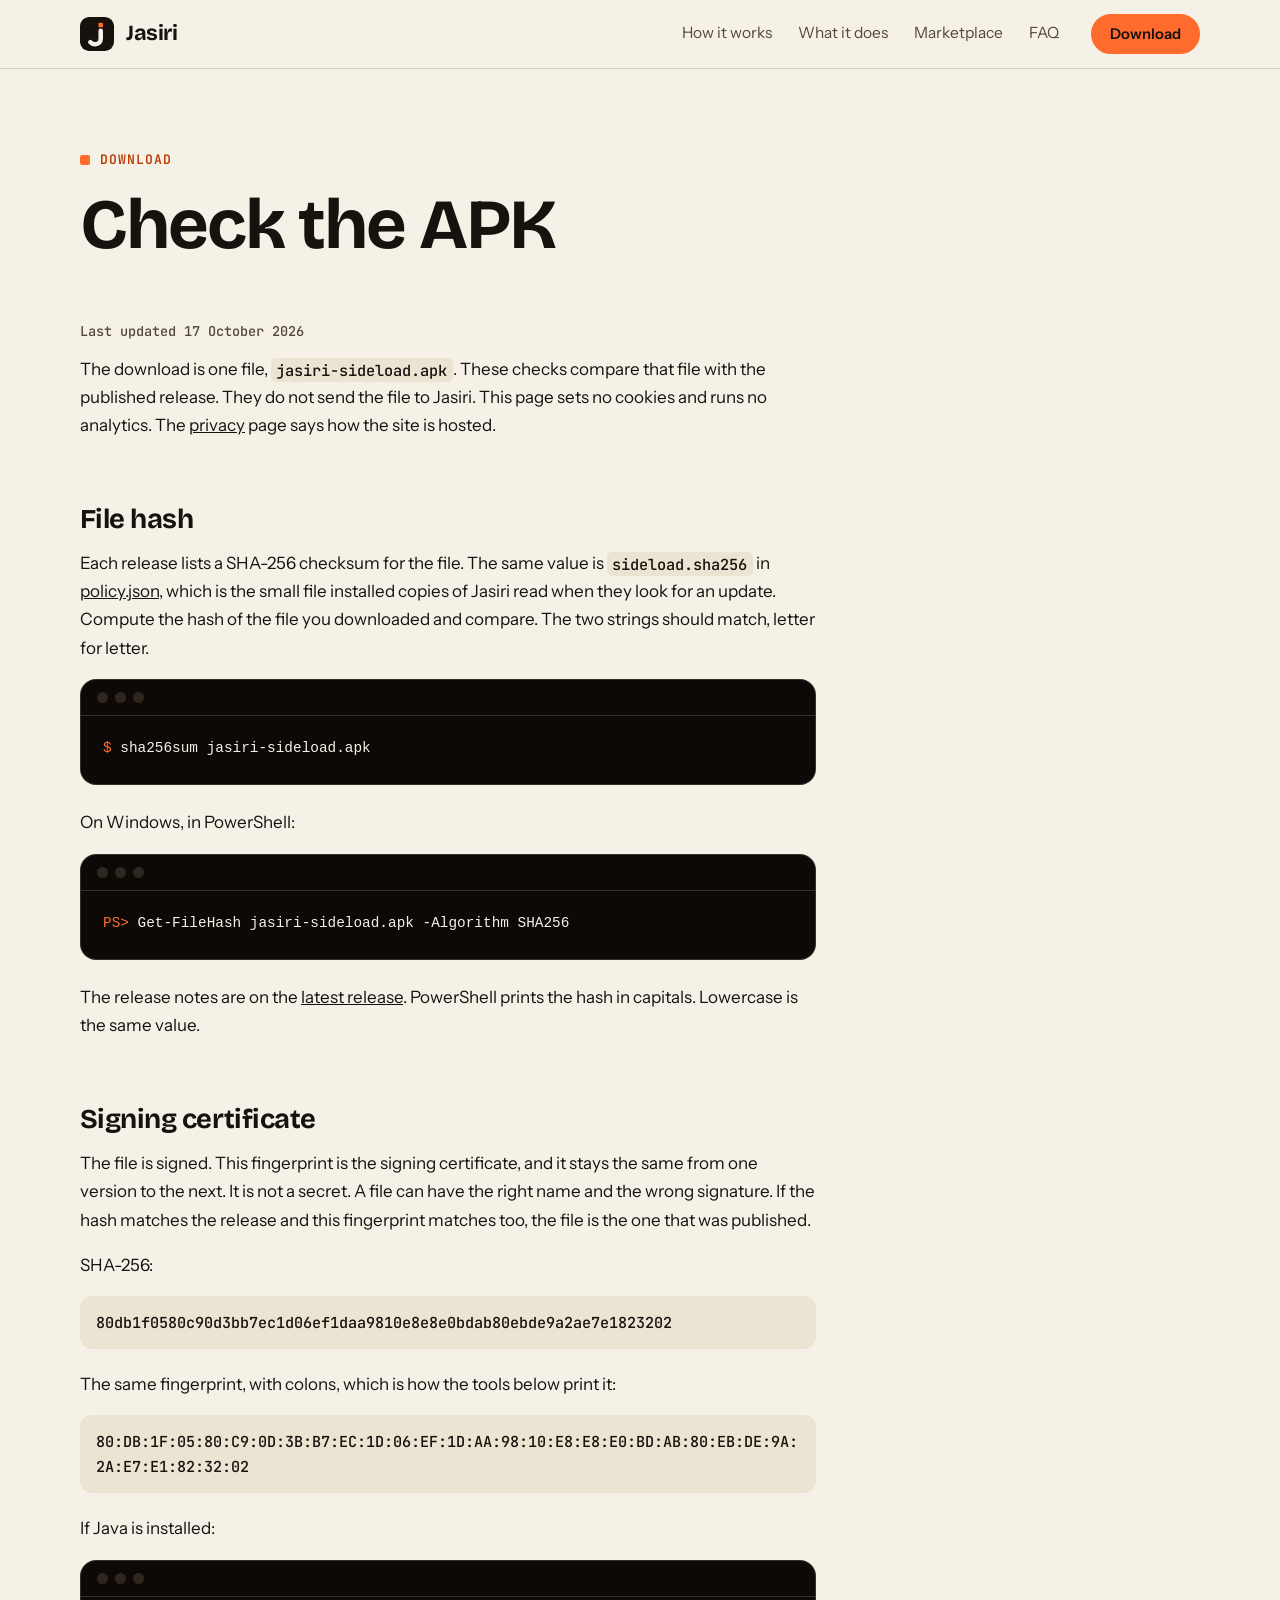
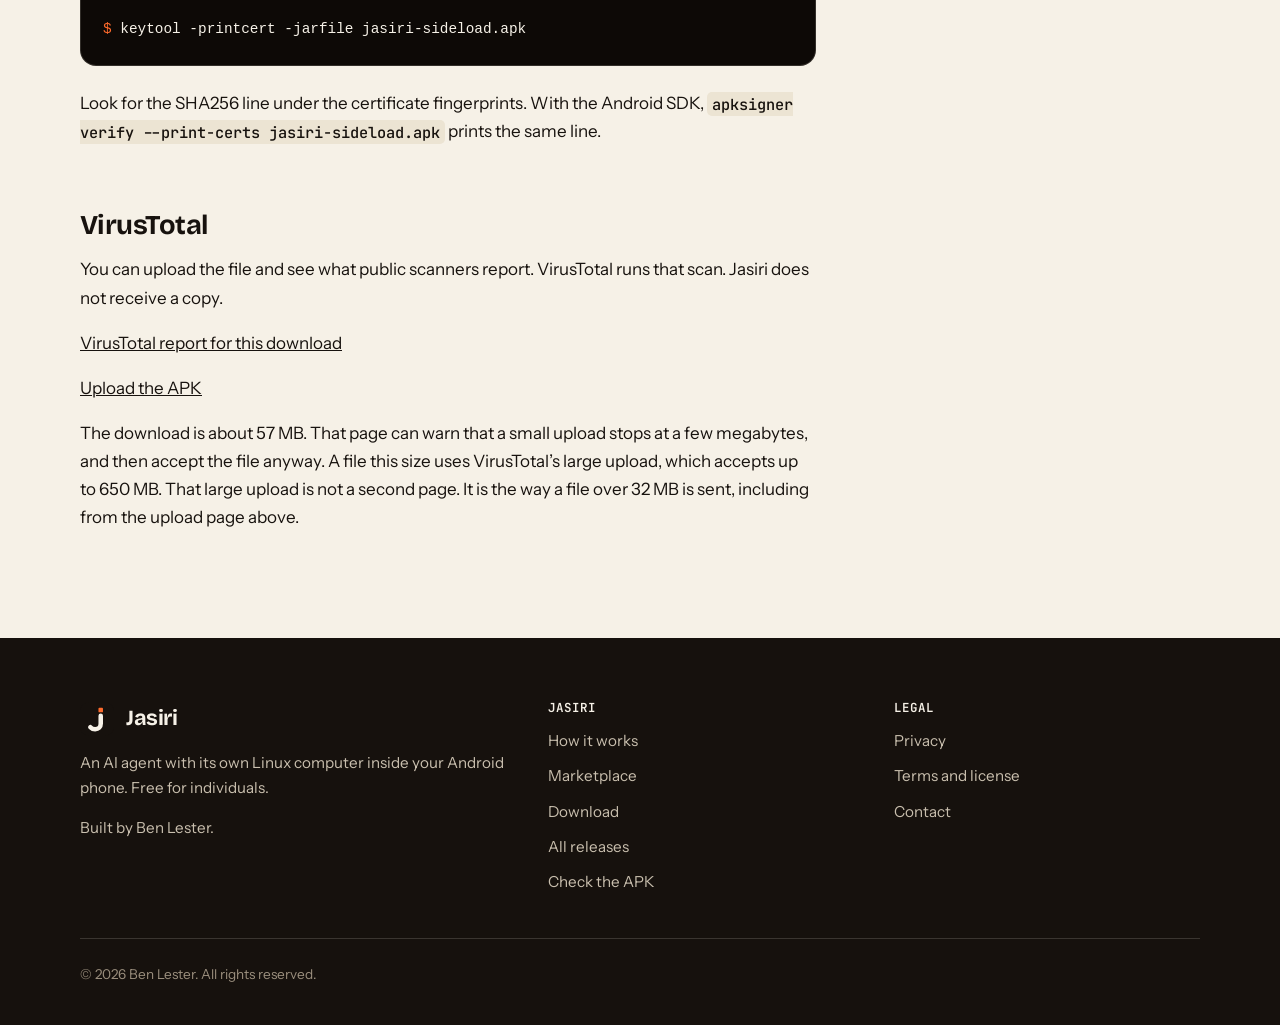
==== check/index.html @ 61d9e46d "Offer 0.19.0 as the latest sideload. The marketplace page reads catalog.json. Plugins redirects ther" ====
<!DOCTYPE html>
<html lang="en">
<head>
<meta charset="utf-8">
<meta name="viewport" content="width=device-width, initial-scale=1">
<title>Check the APK | Jasiri</title>
<meta name="description" content="How to check a Jasiri download: the file hash, the signing certificate, and VirusTotal.">
<meta name="theme-color" content="#f6f1e7">
<link rel="canonical" href="https://jasiri.benlester.me/check/">
<link rel="icon" href="/favicon.svg" type="image/svg+xml">
<link rel="apple-touch-icon" href="/apple-touch-icon.png">
<link rel="preload" href="/assets/fonts/bricolage.woff2" as="font" type="font/woff2" crossorigin>
<link rel="preload" href="/assets/fonts/instrument-sans.woff2" as="font" type="font/woff2" crossorigin>
<link rel="stylesheet" href="/assets/styles.css">
<meta property="og:type" content="website">
<meta property="og:site_name" content="Jasiri">
<meta property="og:title" content="Check the APK | Jasiri">
<meta property="og:description" content="How to check a Jasiri download: the file hash, the signing certificate, and VirusTotal.">
<meta property="og:url" content="https://jasiri.benlester.me/check/">
<meta property="og:image" content="https://jasiri.benlester.me/assets/og.png">
<meta property="og:image:width" content="1200">
<meta property="og:image:height" content="630">
<meta property="og:image:alt" content="Jasiri. Put your phone to work.">
<meta name="twitter:card" content="summary_large_image">
<meta name="twitter:title" content="Check the APK | Jasiri">
<meta name="twitter:description" content="How to check a Jasiri download: the file hash, the signing certificate, and VirusTotal.">
<meta name="twitter:image" content="https://jasiri.benlester.me/assets/og.png">
</head>
<body>
<a class="skip" href="#main">Skip to content</a>
<header class="top">
  <div class="wrap">
    <a class="brand" href="/"><img src="/assets/icon.svg" alt="" width="34" height="34">Jasiri</a>
    <nav aria-label="Main">
      <a href="/#how">How it works</a>
      <a href="/#today">What it does</a>
      <a href="/marketplace/">Marketplace</a>
      <a href="/#faq">FAQ</a>
    </nav>
    <a class="btn small" href="https://jasiri-dl.benlester.me/jasiri-sideload.apk">Download</a>
  </div>
</header>
<main id="main">
  <section class="page-hero"><div class="wrap"><span class="eyebrow">Download</span><h1>Check the APK</h1></div></section>
  <div class="wrap"><div class="prose">

<p class="meta">Last updated 17 October 2026</p>
<p>The download is one file, <code>jasiri-sideload.apk</code>. These checks compare that file with the published release. They do not send the file to Jasiri. This page sets no cookies and runs no analytics. The <a href="/privacy/">privacy</a> page says how the site is hosted.</p>

<h2>File hash</h2>
<p>Each release lists a SHA-256 checksum for the file. The same value is <code>sideload.sha256</code> in <a href="/policy.json">policy.json</a>, which is the small file installed copies of Jasiri read when they look for an update. Compute the hash of the file you downloaded and compare. The two strings should match, letter for letter.</p>

<div class="term" aria-label="Hash the APK on Linux or macOS">
  <header><i></i><i></i><i></i></header>
<pre><span class="p">$</span> sha256sum jasiri-sideload.apk</pre>
</div>

<p>On Windows, in PowerShell:</p>

<div class="term" aria-label="Hash the APK on Windows">
  <header><i></i><i></i><i></i></header>
<pre><span class="p">PS&gt;</span> Get-FileHash jasiri-sideload.apk -Algorithm SHA256</pre>
</div>

<p>The release notes are on the <a href="https://github.com/lester-01/aaae/releases/latest">latest release</a>. PowerShell prints the hash in capitals. Lowercase is the same value.</p>

<h2>Signing certificate</h2>
<p>The file is signed. This fingerprint is the signing certificate, and it stays the same from one version to the next. It is not a secret. A file can have the right name and the wrong signature. If the hash matches the release and this fingerprint matches too, the file is the one that was published.</p>
<p>SHA-256:</p>
<p class="fingerprint">80db1f0580c90d3bb7ec1d06ef1daa9810e8e8e0bdab80ebde9a2ae7e1823202</p>
<p>The same fingerprint, with colons, which is how the tools below print it:</p>
<p class="fingerprint">80:DB:1F:05:80:C9:0D:3B:B7:EC:1D:06:EF:1D:AA:98:10:E8:E8:E0:BD:AB:80:EB:DE:9A:2A:E7:E1:82:32:02</p>
<p>If Java is installed:</p>

<div class="term" aria-label="Print the APK signing certificate">
  <header><i></i><i></i><i></i></header>
<pre><span class="p">$</span> keytool -printcert -jarfile jasiri-sideload.apk</pre>
</div>

<p>Look for the SHA256 line under the certificate fingerprints. With the Android SDK, <code>apksigner verify --print-certs jasiri-sideload.apk</code> prints the same line.</p>

<h2>VirusTotal</h2>
<p>You can upload the file and see what public scanners report. VirusTotal runs that scan. Jasiri does not receive a copy.</p>
<p><a href="https://www.virustotal.com/gui/file/f4bf6efc816e6561696a2343c100af197b35402344f2531db6af587f6a0f667e" target="_blank" rel="noopener">VirusTotal report for this download</a></p>
<p><a href="https://www.virustotal.com/gui/home/upload" target="_blank" rel="noopener">Upload the APK</a></p>
<p>The download is about 57 MB. That page can warn that a small upload stops at a few megabytes, and then accept the file anyway. A file this size uses VirusTotal’s large upload, which accepts up to 650 MB. That large upload is not a second page. It is the way a file over 32 MB is sent, including from the upload page above.</p>

  </div></div>
</main>
<footer>
  <div class="wrap">
    <div class="cols">
      <div>
        <a class="brand" href="/"><img src="/assets/icon.svg" alt="" width="34" height="34">Jasiri</a>
        <p>An AI agent with its own Linux computer inside your Android phone. Free for individuals.</p>
        <p>Built by <a href="https://benlester.me">Ben Lester</a>.</p>
      </div>
      <div>
        <h4>Jasiri</h4>
        <ul>
          <li><a href="/#how">How it works</a></li>
          <li><a href="/marketplace/">Marketplace</a></li>
          <li><a href="https://jasiri-dl.benlester.me/jasiri-sideload.apk">Download</a></li>
          <li><a href="https://github.com/lester-01/aaae/releases">All releases</a></li>
          <li><a href="/check/">Check the APK</a></li>
        </ul>
      </div>
      <div>
        <h4>Legal</h4>
        <ul>
          <li><a href="/privacy/">Privacy</a></li>
          <li><a href="/terms/">Terms and license</a></li>
          <li><a href="mailto:contact@benlester.me">Contact</a></li>
        </ul>
      </div>
    </div>
    <div class="legal">
      <p>&copy; 2026 Ben Lester. All rights reserved.</p>
      
    </div>
  </div>
</footer>
<script src="/assets/site.js" defer></script>
</body>
</html>
---- assets/styles.css ----
@font-face{font-family:"Bricolage Grotesque";src:url("/assets/fonts/bricolage.woff2") format("woff2");font-weight:200 800;font-display:swap}
@font-face{font-family:"Instrument Sans";src:url("/assets/fonts/instrument-sans.woff2") format("woff2");font-weight:400 700;font-display:swap}
@font-face{font-family:"JetBrains Mono";src:url("/assets/fonts/jetbrains-mono.woff2") format("woff2");font-weight:100 800;font-display:swap}

:root{
  --paper:#f6f1e7;
  --paper-2:#ece4d3;
  --ink:#17120e;
  --ink-soft:#52473d;
  --night:#16110d;
  --night-2:#231b15;
  --night-3:#2f261e;
  --cream:#f6f1e7;
  --cream-soft:#c9bfae;
  --ember:#ff6b2c;
  --ember-deep:#b83c05;
  --leaf:#3c9a5f;
  --line:rgba(23,18,14,.14);
  --line-night:rgba(246,241,231,.16);
  --radius:20px;
  --display:"Bricolage Grotesque","Avenir Next",system-ui,sans-serif;
  --body:"Instrument Sans",system-ui,-apple-system,"Segoe UI",sans-serif;
  --mono:"JetBrains Mono",ui-monospace,SFMono-Regular,Menlo,monospace;
}

*{box-sizing:border-box}
html{scroll-behavior:smooth;-webkit-text-size-adjust:100%}
body{margin:0;background:var(--paper);color:var(--ink);font:400 1.0625rem/1.65 var(--body);-webkit-font-smoothing:antialiased}
img,svg{max-width:100%;display:block}
a{color:inherit}
h1,h2,h3{font-family:var(--display);font-weight:700;line-height:1.05;letter-spacing:-.02em;margin:0}
p{margin:0 0 1em}
.wrap{width:min(1120px,100% - 40px);margin-inline:auto}
.skip{position:absolute;left:-999px;top:8px;background:var(--ink);color:var(--cream);padding:.6rem 1rem;border-radius:10px;z-index:100}
.skip:focus{left:12px}
:focus-visible{outline:3px solid var(--ember);outline-offset:3px;border-radius:6px}

/* header */
.top{position:sticky;top:0;z-index:50;background:rgba(246,241,231,.88);backdrop-filter:blur(10px);border-bottom:1px solid var(--line)}
.top .wrap{display:flex;align-items:center;gap:28px;height:68px}
.brand{display:flex;align-items:center;gap:12px;text-decoration:none;font:700 1.35rem/1 var(--display);letter-spacing:-.02em}
.brand img{width:34px;height:34px;border-radius:9px}
.top nav{display:flex;gap:26px;margin-left:auto;font-size:.97rem}
.top nav a{text-decoration:none;color:var(--ink-soft);padding:6px 0;border-bottom:2px solid transparent}
.top nav a:hover,.top nav a[aria-current]{color:var(--ink);border-color:var(--ember)}
.top .btn{margin-left:4px}

/* buttons */
.btn{display:inline-flex;align-items:center;gap:.6rem;background:var(--ember);color:var(--ink);font:600 1rem/1 var(--body);padding:.95rem 1.4rem;border-radius:999px;text-decoration:none;border:2px solid var(--ember);transition:transform .15s ease,background .15s ease}
.btn:hover{transform:translateY(-2px);background:#ff8450;border-color:#ff8450}
.btn.small{padding:.65rem 1.05rem;font-size:.92rem}
.btn.ghost{background:transparent;color:inherit;border-color:currentColor}
.btn.ghost:hover{background:rgba(23,18,14,.06)}
.night .btn.ghost:hover{background:rgba(246,241,231,.08)}
.btn svg{width:18px;height:18px}

/* hero */
.hero{padding:72px 0 88px;overflow:hidden}
.hero .wrap{display:grid;grid-template-columns:1.12fr .88fr;gap:56px;align-items:center}
.eyebrow{display:inline-flex;align-items:center;gap:.6rem;font:600 .82rem/1 var(--mono);letter-spacing:.08em;text-transform:uppercase;color:var(--ember-deep);margin-bottom:22px}
.eyebrow::before{content:"";width:10px;height:10px;background:var(--ember);border-radius:2px}
.hero h1{font-size:clamp(3rem,7.4vw,5.6rem);letter-spacing:-.035em;line-height:.96}
.hero h1 em{font-style:normal;color:var(--ember-deep)}
.kicker{font:600 1.2rem/1.35 var(--display);margin:22px 0 14px;color:var(--ink)}
.lead{font-size:1.2rem;color:var(--ink-soft);max-width:34em}
.cta{display:flex;flex-wrap:wrap;gap:14px;margin:30px 0 18px}
.fine{font-size:.92rem;color:var(--ink-soft);margin:0}
.fine strong{color:var(--ink)}
.dot{display:inline-block;width:9px;height:9px;border-radius:50%;background:var(--leaf);margin-right:.5rem;vertical-align:middle}

/* phone */
.stage{position:relative;display:flex;justify-content:center}
.stage::before{content:"";position:absolute;inset:6% 4% 2% 10%;background:var(--paper-2);border-radius:44% 56% 52% 48%/48% 42% 58% 52%;transform:rotate(-6deg)}
.phone{position:relative;width:min(320px,78vw);aspect-ratio:9/19;background:var(--night);border-radius:44px;padding:10px;box-shadow:0 40px 70px -28px rgba(23,18,14,.55),0 0 0 2px #0b0806;transform:rotate(2.5deg)}
.phone .screen{position:relative;width:100%;height:100%;border-radius:35px;overflow:hidden;background:#1d1611;color:var(--cream);display:flex;flex-direction:column}
.phone .screen img{width:100%;height:100%;object-fit:cover;object-position:top}
.phone .notch{position:absolute;top:10px;left:50%;width:84px;height:22px;background:#0b0806;border-radius:99px;transform:translateX(-50%);z-index:3}
.bar{display:flex;align-items:center;gap:10px;padding:44px 16px 12px;border-bottom:1px solid var(--line-night);font:600 .86rem/1 var(--display)}
.bar img{width:22px;height:22px;border-radius:6px}
.bar span{margin-left:auto;font:500 .7rem/1 var(--mono);color:var(--cream-soft)}
.chat{flex:1;padding:14px 14px 10px;display:flex;flex-direction:column;gap:10px;font-size:.8rem;line-height:1.4;overflow:hidden}
.msg{max-width:88%;padding:9px 12px;border-radius:14px;opacity:0;transform:translateY(8px);animation:rise .5s ease forwards}
.msg.me{align-self:flex-end;background:var(--ember);color:var(--ink);border-bottom-right-radius:4px}
.msg.bot{align-self:flex-start;background:var(--night-3);border-bottom-left-radius:4px}
.msg.tool{align-self:stretch;max-width:100%;background:#0f0b08;border:1px solid var(--line-night);font:500 .68rem/1.5 var(--mono);color:var(--cream-soft);border-radius:10px}
.msg.tool b{color:var(--ember);font-weight:600}
.msg:nth-child(1){animation-delay:.3s}.msg:nth-child(2){animation-delay:1.1s}.msg:nth-child(3){animation-delay:1.9s}.msg:nth-child(4){animation-delay:2.7s}.msg:nth-child(5){animation-delay:3.5s}
@keyframes rise{to{opacity:1;transform:none}}
.input{margin:6px 12px 14px;border:1px solid var(--line-night);border-radius:99px;padding:10px 14px;font-size:.74rem;color:var(--cream-soft);display:flex;justify-content:space-between}
.input i{width:18px;height:18px;border-radius:50%;background:var(--ember);display:block}

/* sections */
section{padding:92px 0}
.band-paper2{background:var(--paper-2)}
.night{background:var(--night);color:var(--cream)}
.night .lead,.night p{color:var(--cream-soft)}
.sec-head{max-width:46rem;margin-bottom:48px}
.sec-head h2{font-size:clamp(2.1rem,4.6vw,3.4rem)}
.sec-head p{font-size:1.15rem;color:var(--ink-soft);margin-top:18px}
.night .sec-head p{color:var(--cream-soft)}
.tag{font:600 .78rem/1 var(--mono);letter-spacing:.08em;text-transform:uppercase;color:var(--ember-deep);margin-bottom:16px;display:block}
.night .tag{color:var(--ember)}

.steps{display:grid;grid-template-columns:repeat(3,1fr);gap:20px;counter-reset:s;padding:0;margin:0;list-style:none}
.steps li{counter-increment:s;background:var(--paper);border:1px solid var(--line);border-radius:var(--radius);padding:30px 28px 32px;position:relative}
.steps li::before{content:counter(s,decimal-leading-zero);font:700 .9rem/1 var(--mono);color:var(--ember-deep);display:block;margin-bottom:34px}
.steps h3{font-size:1.7rem;margin-bottom:12px}
.steps p{color:var(--ink-soft);margin:0}

/* pun */
.pun{padding:110px 0}
.pun p.big{font:700 clamp(1.9rem,4.4vw,3.3rem)/1.12 var(--display);letter-spacing:-.025em;color:var(--cream);max-width:24em;margin:0}
.pun p.big mark{background:none;color:var(--ember)}
.pun p.sub{margin-top:26px;font-size:1.15rem;max-width:36em}

/* cards */
.grid{display:grid;grid-template-columns:repeat(3,1fr);gap:20px}
.card{background:var(--paper);border:1px solid var(--line);border-radius:var(--radius);padding:26px 26px 28px;display:flex;flex-direction:column;gap:10px}
.band-paper2 .card{background:var(--paper)}
.card h3{font-size:1.4rem;line-height:1.15}
.card p{margin:0;color:var(--ink-soft);font-size:1rem}
.card .chip{align-self:flex-start;margin-bottom:6px}
.chip{display:inline-flex;align-items:center;gap:.45rem;font:600 .72rem/1 var(--mono);letter-spacing:.06em;text-transform:uppercase;padding:.45rem .65rem;border-radius:99px;border:1.5px solid var(--ink)}
.chip.live{background:var(--ink);color:var(--cream);border-color:var(--ink)}
.chip.live::before{content:"";width:7px;height:7px;border-radius:50%;background:var(--leaf)}
.chip.soon{border-style:solid;color:var(--ember-deep);border-color:var(--ember-deep)}
.chip.idea{border-style:dashed;color:var(--ink-soft);border-color:var(--ink-soft)}

/* terminal block */
.split{display:grid;grid-template-columns:1fr 1fr;gap:56px;align-items:center}
.term{background:#0d0906;border:1px solid var(--line-night);border-radius:16px;overflow:hidden;font:500 .9rem/1.7 var(--mono);color:var(--cream)}
.term header{display:flex;gap:7px;padding:12px 16px;border-bottom:1px solid var(--line-night)}
.term header i{width:11px;height:11px;border-radius:50%;background:var(--night-3)}
.term pre{margin:0;padding:20px 22px 24px;white-space:pre-wrap;overflow-x:auto}
.term .p{color:var(--ember)}
.term .c{color:#8d8071}
.ticks{list-style:none;padding:0;margin:26px 0 0;display:grid;gap:12px}
.ticks li{padding-left:30px;position:relative;color:var(--cream-soft)}
.ticks li::before{content:"";position:absolute;left:2px;top:.55em;width:12px;height:12px;border-radius:3px;background:var(--ember)}
.ticks strong{color:var(--cream);font-weight:600}

/* install */
.install{display:grid;grid-template-columns:repeat(3,1fr);gap:20px;list-style:none;padding:0;margin:0;counter-reset:i}
.install li{counter-increment:i;padding-top:20px;border-top:3px solid var(--ink)}
.install li::before{content:"Step " counter(i);font:600 .78rem/1 var(--mono);letter-spacing:.08em;text-transform:uppercase;color:var(--ember-deep);display:block;margin-bottom:12px}
.install h3{font-size:1.4rem;margin-bottom:8px}
.install p{color:var(--ink-soft);margin:0}
.dl-box{margin-top:44px;display:flex;flex-wrap:wrap;gap:18px 28px;align-items:center;padding:24px 28px;background:var(--paper-2);border-radius:var(--radius)}
.dl-box code{font:500 .8rem/1.5 var(--mono);word-break:break-all;color:var(--ink-soft)}

/* privacy strip */
.points{display:grid;grid-template-columns:repeat(4,1fr);gap:28px;list-style:none;padding:0;margin:0}
.points h3{font-size:1.25rem;margin-bottom:8px}
.points p{margin:0;color:var(--cream-soft);font-size:.98rem}
.points li{border-top:1px solid var(--line-night);padding-top:20px}

/* hard parts */
.hard{display:grid;grid-template-columns:repeat(4,1fr);gap:24px;list-style:none;padding:0;margin:0}
.hard li{font:600 1.1rem/1.3 var(--display);padding-top:16px;border-top:2px solid var(--ink)}
.hard small{display:block;font:400 .95rem/1.5 var(--body);color:var(--ink-soft);margin-top:8px}

/* faq */
.faq{max-width:50rem}
details{border-top:1px solid var(--line);padding:0}
details:last-child{border-bottom:1px solid var(--line)}
summary{cursor:pointer;list-style:none;padding:22px 40px 22px 0;font:600 1.2rem/1.3 var(--display);position:relative}
summary::-webkit-details-marker{display:none}
summary::after{content:"+";position:absolute;right:4px;top:18px;font:500 1.7rem/1 var(--mono);color:var(--ember-deep);transition:transform .2s}
details[open] summary::after{transform:rotate(45deg)}
details p{padding:0 40px 24px 0;margin:0;color:var(--ink-soft)}

/* maker */
.maker{border-radius:28px;background:var(--night);color:var(--cream);padding:56px;display:grid;grid-template-columns:1.3fr .7fr;gap:40px;align-items:center}
.maker h2{font-size:clamp(2rem,4vw,3rem)}
.maker p{color:var(--cream-soft);font-size:1.1rem}
.avail{display:inline-flex;align-items:center;gap:.6rem;font:600 .85rem/1 var(--mono);letter-spacing:.04em;padding:.6rem .9rem;border-radius:99px;border:1px solid var(--line-night);color:var(--cream);margin-bottom:22px}
.avail i{width:9px;height:9px;border-radius:50%;background:#52d17f;box-shadow:0 0 0 4px rgba(82,209,127,.2)}
.maker ul{list-style:none;margin:0 0 0 auto;padding:0;display:grid;gap:10px;font:500 .95rem/1.4 var(--mono)}
.maker li{border:1px solid var(--line-night);border-radius:12px;padding:12px 16px;color:var(--cream)}
.maker .cta{margin:28px 0 0}

/* share */
.share{display:flex;flex-wrap:wrap;gap:10px;align-items:center}
.share span{font:600 .85rem/1 var(--mono);color:var(--ink-soft);margin-right:6px}
.share a,.share button{font:500 .92rem/1 var(--body);color:var(--ink);background:transparent;border:1.5px solid var(--line);border-radius:99px;padding:.6rem .95rem;text-decoration:none;cursor:pointer}
.share a:hover,.share button:hover{border-color:var(--ink)}

/* footer */
footer{background:var(--night);color:var(--cream);padding:64px 0 40px}
footer .cols{display:grid;grid-template-columns:1.4fr 1fr 1fr;gap:40px}
footer .brand{color:var(--cream);margin-bottom:14px}
footer p,footer li{color:var(--cream-soft);font-size:.95rem}
footer ul{list-style:none;padding:0;margin:0;display:grid;gap:10px}
footer h4{margin:0 0 14px;font:600 .78rem/1 var(--mono);letter-spacing:.08em;text-transform:uppercase;color:var(--cream)}
footer a{text-decoration:none}
footer a:hover{color:var(--cream);text-decoration:underline}
footer .legal{margin-top:44px;padding-top:24px;border-top:1px solid var(--line-night);font-size:.85rem;color:#9a8e7d;display:flex;flex-wrap:wrap;gap:8px 24px;justify-content:space-between}
footer .legal p{margin:0;font-size:.85rem;color:#9a8e7d}

/* inner pages */
.page-hero{padding:76px 0 40px}
.page-hero h1{font-size:clamp(2.6rem,6vw,4.4rem);letter-spacing:-.03em}
.page-hero p{font-size:1.2rem;color:var(--ink-soft);max-width:38em;margin-top:20px}
.notice{border:1.5px solid var(--ember-deep);background:rgba(255,107,44,.09);border-radius:14px;padding:16px 20px;margin-top:28px;font-size:1rem;max-width:44rem}
.group{margin-top:56px}
.group h2{font-size:1.9rem;margin-bottom:22px}
.prose{max-width:46rem;padding:20px 0 90px}
.prose h2{font-size:1.7rem;margin:2.4em 0 .6em}
.prose h3{font-size:1.2rem;margin:1.6em 0 .4em}
.prose li{margin-bottom:.4em}
.prose .meta{font:500 .85rem/1.4 var(--mono);color:var(--ink-soft)}
.prose table{border-collapse:collapse;width:100%;font-size:.95rem;margin:1em 0}
.prose th,.prose td{border-bottom:1px solid var(--line);padding:10px 12px 10px 0;text-align:left;vertical-align:top}
.prose th{font:600 .78rem/1 var(--mono);letter-spacing:.06em;text-transform:uppercase;color:var(--ink-soft)}
.prose code{font:500 .9em var(--mono);background:var(--paper-2);padding:.1em .35em;border-radius:5px}
.prose .term{margin:1.2em 0 1.6em}
.prose .fingerprint{font:500 .95rem/1.65 var(--mono);background:var(--paper-2);border-radius:12px;padding:14px 16px;word-break:break-all;margin:1em 0 1.4em}

@media (max-width:960px){
  .hero .wrap,.split,.maker{grid-template-columns:1fr}
  .hero{padding-top:44px}
  .steps,.grid,.install{grid-template-columns:1fr}
  .points,.hard{grid-template-columns:1fr 1fr}
  .maker{padding:34px 26px}
  .maker ul{margin:0}
  footer .cols{grid-template-columns:1fr 1fr}
  .top nav{display:none}
  .top .btn{margin-left:auto}
  section{padding:68px 0}
}
@media (max-width:560px){
  .points,.hard,footer .cols{grid-template-columns:1fr}
  .cta .btn{width:100%;justify-content:center}
}
@media (prefers-reduced-motion:reduce){
  html{scroll-behavior:auto}
  .msg{animation:none;opacity:1;transform:none}
  .btn{transition:none}
}
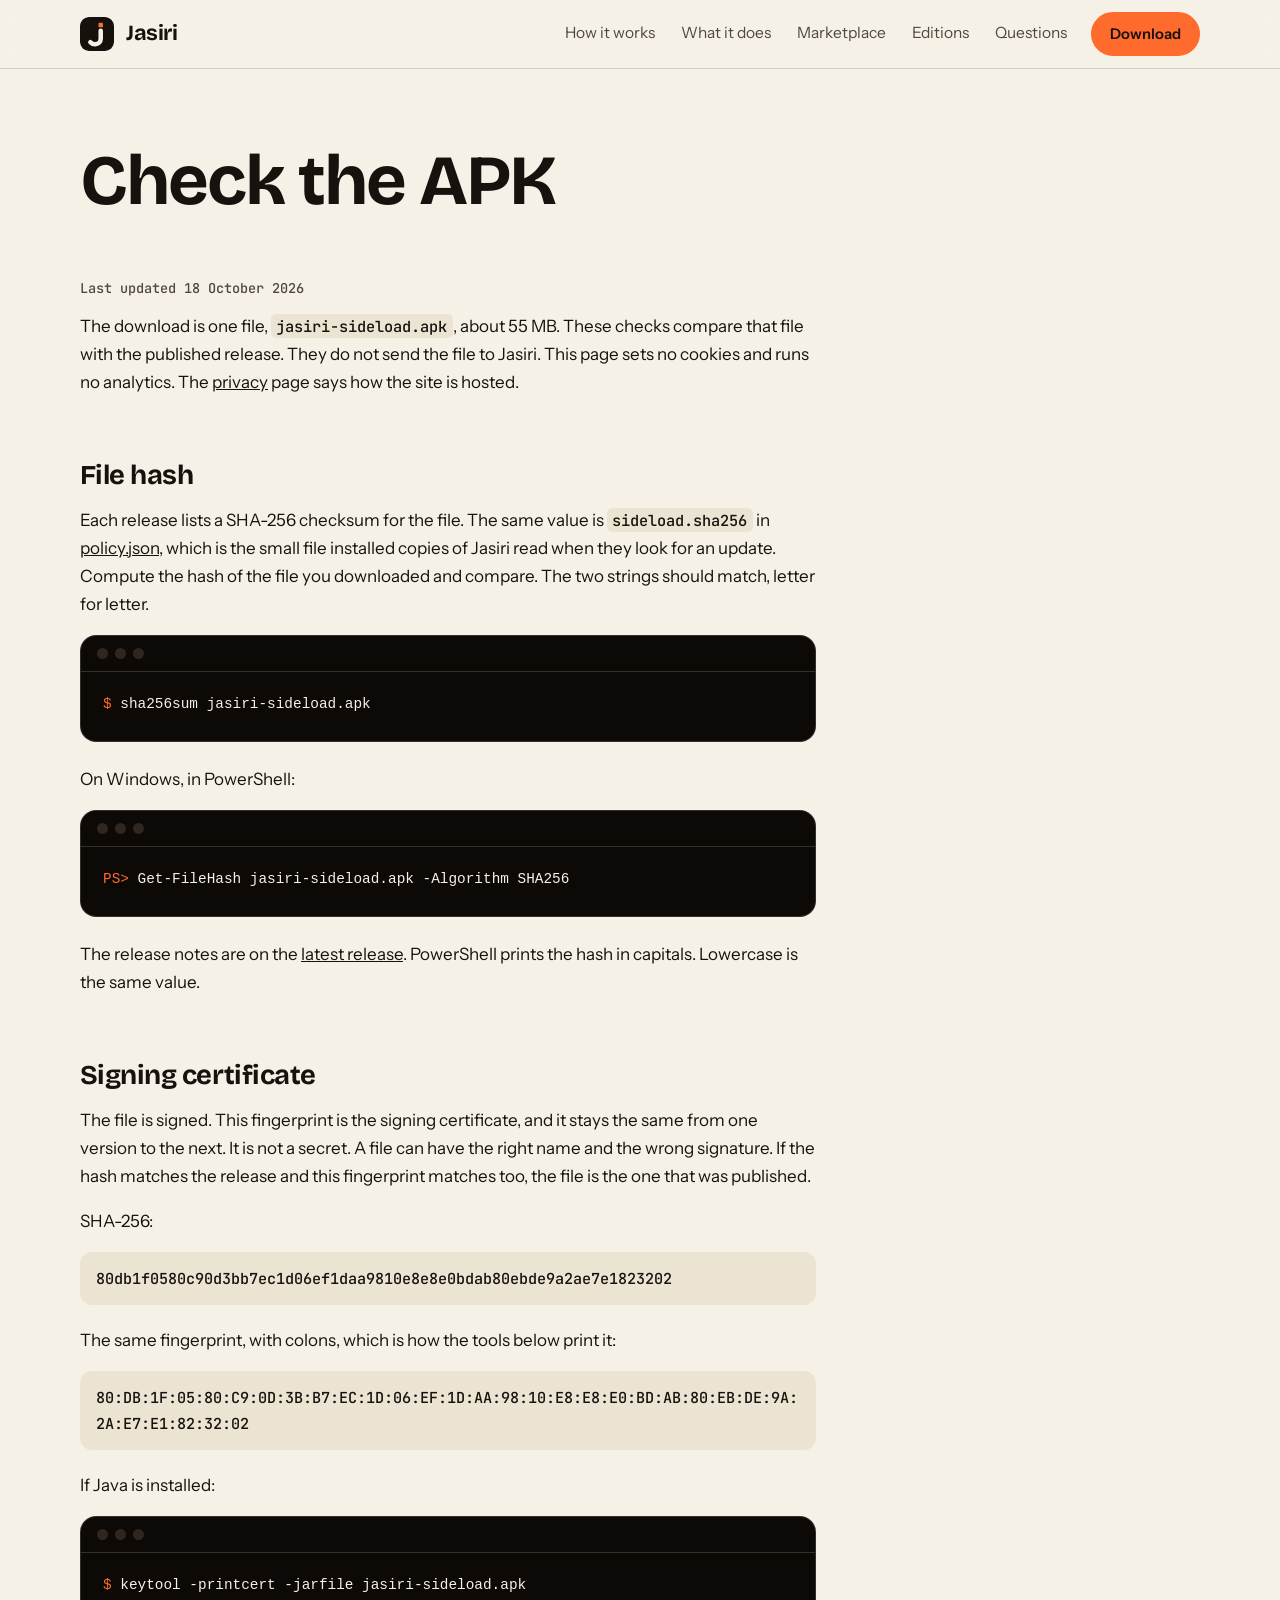
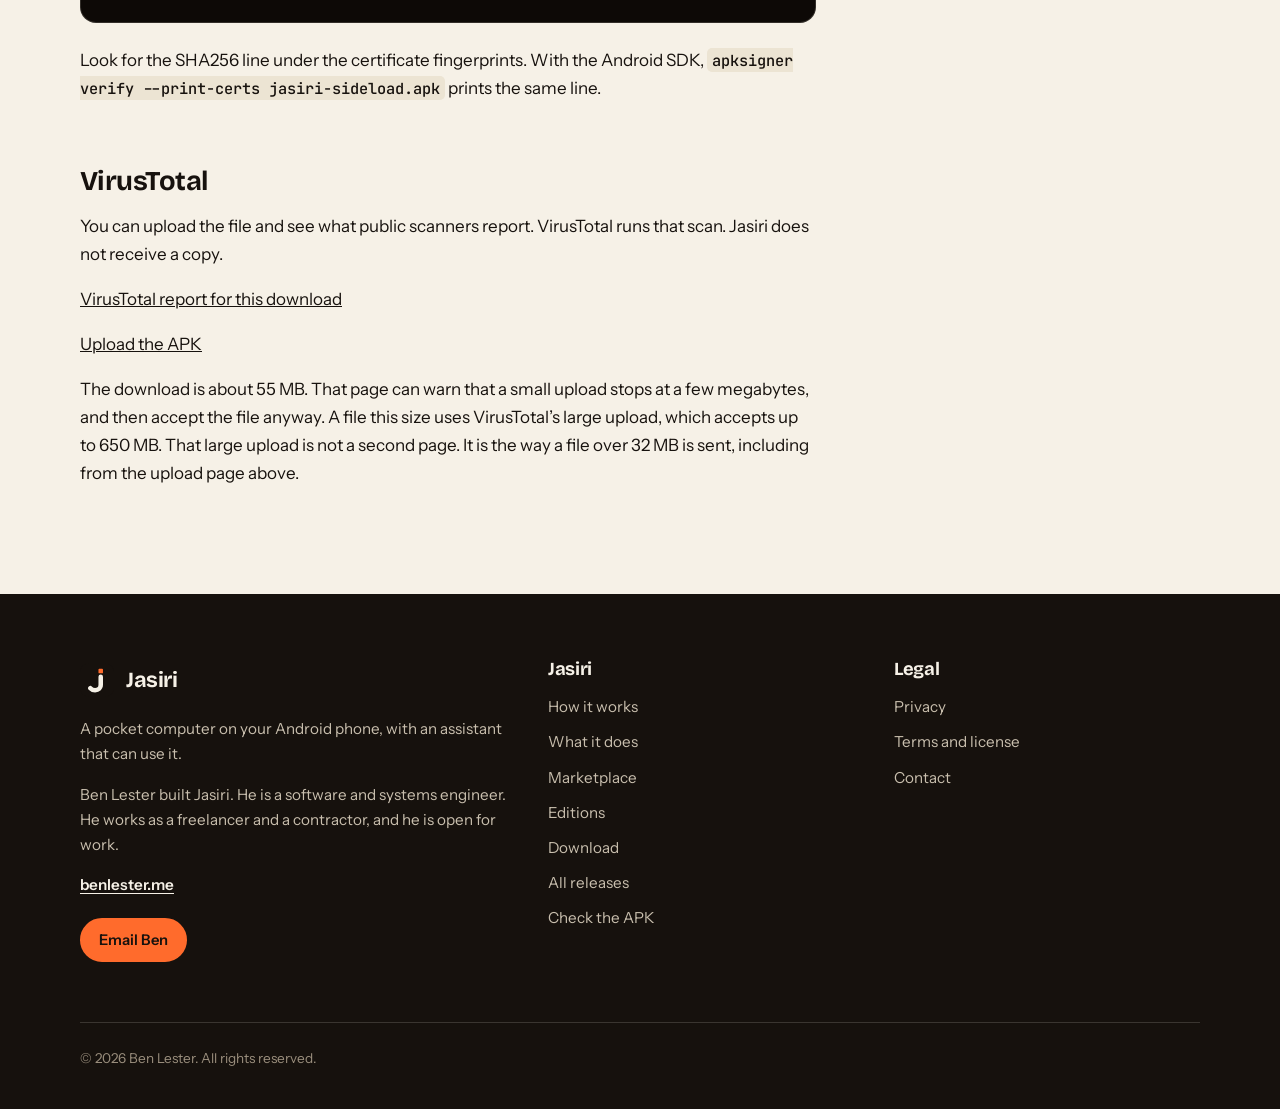
==== commit 0f5e3eb5: "Rewrite the public site in plain language. The page says what the pocket computer does today, what i" ====
--- a/check/index.html
+++ b/check/index.html
@@ -31,21 +31,23 @@
 <header class="top">
   <div class="wrap">
     <a class="brand" href="/"><img src="/assets/icon.svg" alt="" width="34" height="34">Jasiri</a>
-    <nav aria-label="Main">
+    <button class="menu" type="button" aria-expanded="false" aria-controls="site-nav">Menu</button>
+    <nav id="site-nav" aria-label="Main">
       <a href="/#how">How it works</a>
       <a href="/#today">What it does</a>
       <a href="/marketplace/">Marketplace</a>
-      <a href="/#faq">FAQ</a>
+      <a href="/#editions">Editions</a>
+      <a href="/#faq">Questions</a>
     </nav>
     <a class="btn small" href="https://jasiri-dl.benlester.me/jasiri-sideload.apk">Download</a>
   </div>
 </header>
 <main id="main">
-  <section class="page-hero"><div class="wrap"><span class="eyebrow">Download</span><h1>Check the APK</h1></div></section>
+  <section class="page-hero"><div class="wrap"><h1>Check the APK</h1></div></section>
   <div class="wrap"><div class="prose">
 
-<p class="meta">Last updated 17 October 2026</p>
-<p>The download is one file, <code>jasiri-sideload.apk</code>. These checks compare that file with the published release. They do not send the file to Jasiri. This page sets no cookies and runs no analytics. The <a href="/privacy/">privacy</a> page says how the site is hosted.</p>
+<p class="meta">Last updated 18 October 2026</p>
+<p>The download is one file, <code>jasiri-sideload.apk</code>, about 55 MB. These checks compare that file with the published release. They do not send the file to Jasiri. This page sets no cookies and runs no analytics. The <a href="/privacy/">privacy</a> page says how the site is hosted.</p>
 
 <h2>File hash</h2>
 <p>Each release lists a SHA-256 checksum for the file. The same value is <code>sideload.sha256</code> in <a href="/policy.json">policy.json</a>, which is the small file installed copies of Jasiri read when they look for an update. Compute the hash of the file you downloaded and compare. The two strings should match, letter for letter.</p>
@@ -83,30 +85,34 @@
 <p>You can upload the file and see what public scanners report. VirusTotal runs that scan. Jasiri does not receive a copy.</p>
 <p><a href="https://www.virustotal.com/gui/file/f4bf6efc816e6561696a2343c100af197b35402344f2531db6af587f6a0f667e" target="_blank" rel="noopener">VirusTotal report for this download</a></p>
 <p><a href="https://www.virustotal.com/gui/home/upload" target="_blank" rel="noopener">Upload the APK</a></p>
-<p>The download is about 57 MB. That page can warn that a small upload stops at a few megabytes, and then accept the file anyway. A file this size uses VirusTotal’s large upload, which accepts up to 650 MB. That large upload is not a second page. It is the way a file over 32 MB is sent, including from the upload page above.</p>
+<p>The download is about 55 MB. That page can warn that a small upload stops at a few megabytes, and then accept the file anyway. A file this size uses VirusTotal&rsquo;s large upload, which accepts up to 650 MB. That large upload is not a second page. It is the way a file over 32 MB is sent, including from the upload page above.</p>
 
   </div></div>
 </main>
 <footer>
   <div class="wrap">
     <div class="cols">
-      <div>
+      <div class="promo">
         <a class="brand" href="/"><img src="/assets/icon.svg" alt="" width="34" height="34">Jasiri</a>
-        <p>An AI agent with its own Linux computer inside your Android phone. Free for individuals.</p>
-        <p>Built by <a href="https://benlester.me">Ben Lester</a>.</p>
+        <p>A pocket computer on your Android phone, with an assistant that can use it.</p>
+        <p>Ben Lester built Jasiri. He is a software and systems engineer. He works as a freelancer and a contractor, and he is open for work.</p>
+        <p><a class="site" href="https://benlester.me">benlester.me</a></p>
+        <p><a class="btn small" href="mailto:contact@benlester.me">Email Ben</a></p>
       </div>
       <div>
-        <h4>Jasiri</h4>
+        <h2>Jasiri</h2>
         <ul>
           <li><a href="/#how">How it works</a></li>
+          <li><a href="/#today">What it does</a></li>
           <li><a href="/marketplace/">Marketplace</a></li>
+          <li><a href="/#editions">Editions</a></li>
           <li><a href="https://jasiri-dl.benlester.me/jasiri-sideload.apk">Download</a></li>
           <li><a href="https://github.com/lester-01/aaae/releases">All releases</a></li>
           <li><a href="/check/">Check the APK</a></li>
         </ul>
       </div>
       <div>
-        <h4>Legal</h4>
+        <h2>Legal</h2>
         <ul>
           <li><a href="/privacy/">Privacy</a></li>
           <li><a href="/terms/">Terms and license</a></li>
@@ -116,7 +122,6 @@
     </div>
     <div class="legal">
       <p>&copy; 2026 Ben Lester. All rights reserved.</p>
-      
     </div>
   </div>
 </footer>
--- a/assets/styles.css
+++ b/assets/styles.css
@@ -37,18 +37,19 @@
 
 /* header */
 .top{position:sticky;top:0;z-index:50;background:rgba(246,241,231,.88);backdrop-filter:blur(10px);border-bottom:1px solid var(--line)}
-.top .wrap{display:flex;align-items:center;gap:28px;height:68px}
-.brand{display:flex;align-items:center;gap:12px;text-decoration:none;font:700 1.35rem/1 var(--display);letter-spacing:-.02em}
+.top .wrap{display:flex;align-items:center;gap:18px;height:68px}
+.brand{display:flex;align-items:center;gap:12px;text-decoration:none;font:700 1.35rem/1 var(--display);letter-spacing:-.02em;min-height:44px}
 .brand img{width:34px;height:34px;border-radius:9px}
-.top nav{display:flex;gap:26px;margin-left:auto;font-size:.97rem}
-.top nav a{text-decoration:none;color:var(--ink-soft);padding:6px 0;border-bottom:2px solid transparent}
+.menu{display:none;align-items:center;min-height:44px;padding:0 1rem;background:transparent;color:var(--ink);border:1.5px solid var(--ink);border-radius:999px;font:600 .92rem/1 var(--body);cursor:pointer}
+.top nav{display:flex;gap:8px 22px;margin-left:auto;font-size:.97rem}
+.top nav a{text-decoration:none;color:var(--ink-soft);min-height:44px;display:inline-flex;align-items:center;padding:0 2px;border-bottom:2px solid transparent}
 .top nav a:hover,.top nav a[aria-current]{color:var(--ink);border-color:var(--ember)}
 .top .btn{margin-left:4px}
 
 /* buttons */
 .btn{display:inline-flex;align-items:center;gap:.6rem;background:var(--ember);color:var(--ink);font:600 1rem/1 var(--body);padding:.95rem 1.4rem;border-radius:999px;text-decoration:none;border:2px solid var(--ember);transition:transform .15s ease,background .15s ease}
 .btn:hover{transform:translateY(-2px);background:#ff8450;border-color:#ff8450}
-.btn.small{padding:.65rem 1.05rem;font-size:.92rem}
+.btn.small{padding:.65rem 1.05rem;font-size:.92rem;min-height:44px}
 .btn.ghost{background:transparent;color:inherit;border-color:currentColor}
 .btn.ghost:hover{background:rgba(23,18,14,.06)}
 .night .btn.ghost:hover{background:rgba(246,241,231,.08)}
@@ -57,21 +58,27 @@
 /* hero */
 .hero{padding:72px 0 88px;overflow:hidden}
 .hero .wrap{display:grid;grid-template-columns:1.12fr .88fr;gap:56px;align-items:center}
-.eyebrow{display:inline-flex;align-items:center;gap:.6rem;font:600 .82rem/1 var(--mono);letter-spacing:.08em;text-transform:uppercase;color:var(--ember-deep);margin-bottom:22px}
-.eyebrow::before{content:"";width:10px;height:10px;background:var(--ember);border-radius:2px}
 .hero h1{font-size:clamp(3rem,7.4vw,5.6rem);letter-spacing:-.035em;line-height:.96}
-.hero h1 em{font-style:normal;color:var(--ember-deep)}
 .kicker{font:600 1.2rem/1.35 var(--display);margin:22px 0 14px;color:var(--ink)}
 .lead{font-size:1.2rem;color:var(--ink-soft);max-width:34em}
 .cta{display:flex;flex-wrap:wrap;gap:14px;margin:30px 0 18px}
 .fine{font-size:.92rem;color:var(--ink-soft);margin:0}
 .fine strong{color:var(--ink)}
 .dot{display:inline-block;width:9px;height:9px;border-radius:50%;background:var(--leaf);margin-right:.5rem;vertical-align:middle}
+.caption{margin:28px auto 0;max-width:18rem;text-align:center;font-size:.92rem;color:var(--ink-soft)}
+.narrow{max-width:46rem}
+.narrow h3{font-size:1.45rem;margin:1.6em 0 .45em}
+.narrow p{font-size:1.08rem;color:var(--ink-soft)}
+.split.later{margin-top:56px}
+.split.later h3{font-size:1.7rem;margin-bottom:12px}
+.split.later p{color:var(--ink-soft);margin:0}
+code{font:500 .92em var(--mono)}
+.band-paper2 code,.split.later code{background:var(--paper);padding:.1em .35em;border-radius:5px}
 
 /* phone */
-.stage{position:relative;display:flex;justify-content:center}
+.stage{position:relative;display:flex;flex-direction:column;align-items:center}
 .stage::before{content:"";position:absolute;inset:6% 4% 2% 10%;background:var(--paper-2);border-radius:44% 56% 52% 48%/48% 42% 58% 52%;transform:rotate(-6deg)}
-.phone{position:relative;width:min(320px,78vw);aspect-ratio:9/19;background:var(--night);border-radius:44px;padding:10px;box-shadow:0 40px 70px -28px rgba(23,18,14,.55),0 0 0 2px #0b0806;transform:rotate(2.5deg)}
+.phone{position:relative;width:min(320px,78vw);aspect-ratio:9/19;background:var(--night);border-radius:44px;padding:10px;box-shadow:0 40px 70px -28px rgba(23,18,14,.55),0 0 0 2px #0b0806}
 .phone .screen{position:relative;width:100%;height:100%;border-radius:35px;overflow:hidden;background:#1d1611;color:var(--cream);display:flex;flex-direction:column}
 .phone .screen img{width:100%;height:100%;object-fit:cover;object-position:top}
 .phone .notch{position:absolute;top:10px;left:50%;width:84px;height:22px;background:#0b0806;border-radius:99px;transform:translateX(-50%);z-index:3}
@@ -98,14 +105,12 @@
 .sec-head h2{font-size:clamp(2.1rem,4.6vw,3.4rem)}
 .sec-head p{font-size:1.15rem;color:var(--ink-soft);margin-top:18px}
 .night .sec-head p{color:var(--cream-soft)}
-.tag{font:600 .78rem/1 var(--mono);letter-spacing:.08em;text-transform:uppercase;color:var(--ember-deep);margin-bottom:16px;display:block}
-.night .tag{color:var(--ember)}
-
-.steps{display:grid;grid-template-columns:repeat(3,1fr);gap:20px;counter-reset:s;padding:0;margin:0;list-style:none}
-.steps li{counter-increment:s;background:var(--paper);border:1px solid var(--line);border-radius:var(--radius);padding:30px 28px 32px;position:relative}
-.steps li::before{content:counter(s,decimal-leading-zero);font:700 .9rem/1 var(--mono);color:var(--ember-deep);display:block;margin-bottom:34px}
+.steps{display:grid;grid-template-columns:repeat(3,1fr);gap:36px;padding:0;margin:0;list-style:none}
 .steps h3{font-size:1.7rem;margin-bottom:12px}
 .steps p{color:var(--ink-soft);margin:0}
+.plain{display:grid;grid-template-columns:1fr 1fr;gap:32px 48px;list-style:none;padding:0;margin:0}
+.plain h3{font-size:1.35rem;margin-bottom:8px}
+.plain p{margin:0;color:var(--ink-soft)}
 
 /* pun */
 .pun{padding:110px 0}
@@ -120,7 +125,7 @@
 .card h3{font-size:1.4rem;line-height:1.15}
 .card p{margin:0;color:var(--ink-soft);font-size:1rem}
 .card .chip{align-self:flex-start;margin-bottom:6px}
-.chip{display:inline-flex;align-items:center;gap:.45rem;font:600 .72rem/1 var(--mono);letter-spacing:.06em;text-transform:uppercase;padding:.45rem .65rem;border-radius:99px;border:1.5px solid var(--ink)}
+.chip{display:inline-flex;align-items:center;gap:.45rem;font:600 .85rem/1 var(--body);padding:.4rem .7rem;border-radius:99px;border:1.5px solid var(--ink)}
 .chip.live{background:var(--ink);color:var(--cream);border-color:var(--ink)}
 .chip.live::before{content:"";width:7px;height:7px;border-radius:50%;background:var(--leaf)}
 .chip.soon{border-style:solid;color:var(--ember-deep);border-color:var(--ember-deep)}
@@ -140,9 +145,8 @@
 .ticks strong{color:var(--cream);font-weight:600}
 
 /* install */
-.install{display:grid;grid-template-columns:repeat(3,1fr);gap:20px;list-style:none;padding:0;margin:0;counter-reset:i}
-.install li{counter-increment:i;padding-top:20px;border-top:3px solid var(--ink)}
-.install li::before{content:"Step " counter(i);font:600 .78rem/1 var(--mono);letter-spacing:.08em;text-transform:uppercase;color:var(--ember-deep);display:block;margin-bottom:12px}
+.install{display:grid;grid-template-columns:repeat(3,1fr);gap:28px;list-style:none;padding:0;margin:0}
+.install li{padding-top:16px;border-top:3px solid var(--ink)}
 .install h3{font-size:1.4rem;margin-bottom:8px}
 .install p{color:var(--ink-soft);margin:0}
 .dl-box{margin-top:44px;display:flex;flex-wrap:wrap;gap:18px 28px;align-items:center;padding:24px 28px;background:var(--paper-2);border-radius:var(--radius)}
@@ -182,7 +186,9 @@
 /* share */
 .share{display:flex;flex-wrap:wrap;gap:10px;align-items:center}
 .share span{font:600 .85rem/1 var(--mono);color:var(--ink-soft);margin-right:6px}
-.share a,.share button{font:500 .92rem/1 var(--body);color:var(--ink);background:transparent;border:1.5px solid var(--line);border-radius:99px;padding:.6rem .95rem;text-decoration:none;cursor:pointer}
+.share a,.share button{font:500 .92rem/1 var(--body);color:var(--ink);background:transparent;border:1.5px solid var(--line);border-radius:99px;min-height:44px;padding:.6rem .95rem;text-decoration:none;cursor:pointer}
+.share-row{padding:0 0 80px}
+.catalog-section{padding-top:8px}
 .share a:hover,.share button:hover{border-color:var(--ink)}
 
 /* footer */
@@ -191,9 +197,11 @@
 footer .brand{color:var(--cream);margin-bottom:14px}
 footer p,footer li{color:var(--cream-soft);font-size:.95rem}
 footer ul{list-style:none;padding:0;margin:0;display:grid;gap:10px}
-footer h4{margin:0 0 14px;font:600 .78rem/1 var(--mono);letter-spacing:.08em;text-transform:uppercase;color:var(--cream)}
+footer h2{margin:0 0 14px;font:700 1.15rem/1.2 var(--display);color:var(--cream)}
 footer a{text-decoration:none}
 footer a:hover{color:var(--cream);text-decoration:underline}
+footer .promo .site{color:var(--cream);font-weight:600;text-decoration:underline;text-underline-offset:3px}
+footer .promo .btn{margin-top:6px}
 footer .legal{margin-top:44px;padding-top:24px;border-top:1px solid var(--line-night);font-size:.85rem;color:#9a8e7d;display:flex;flex-wrap:wrap;gap:8px 24px;justify-content:space-between}
 footer .legal p{margin:0;font-size:.85rem;color:#9a8e7d}
 
@@ -211,25 +219,32 @@
 .prose .meta{font:500 .85rem/1.4 var(--mono);color:var(--ink-soft)}
 .prose table{border-collapse:collapse;width:100%;font-size:.95rem;margin:1em 0}
 .prose th,.prose td{border-bottom:1px solid var(--line);padding:10px 12px 10px 0;text-align:left;vertical-align:top}
-.prose th{font:600 .78rem/1 var(--mono);letter-spacing:.06em;text-transform:uppercase;color:var(--ink-soft)}
+.prose th{font:600 .95rem/1.3 var(--body);color:var(--ink)}
 .prose code{font:500 .9em var(--mono);background:var(--paper-2);padding:.1em .35em;border-radius:5px}
 .prose .term{margin:1.2em 0 1.6em}
 .prose .fingerprint{font:500 .95rem/1.65 var(--mono);background:var(--paper-2);border-radius:12px;padding:14px 16px;word-break:break-all;margin:1em 0 1.4em}
 
 @media (max-width:960px){
-  .hero .wrap,.split,.maker{grid-template-columns:1fr}
+  .hero .wrap,.split,.maker,.plain{grid-template-columns:1fr}
   .hero{padding-top:44px}
   .steps,.grid,.install{grid-template-columns:1fr}
   .points,.hard{grid-template-columns:1fr 1fr}
   .maker{padding:34px 26px}
   .maker ul{margin:0}
-  footer .cols{grid-template-columns:1fr 1fr}
-  .top nav{display:none}
-  .top .btn{margin-left:auto}
+  footer .cols{grid-template-columns:1fr}
+  .menu{display:inline-flex;margin-left:auto;order:2}
+  .top .brand{order:1}
+  .top .btn{order:3;margin-left:8px}
+  .top .wrap{height:auto;min-height:68px;flex-wrap:wrap;padding-top:12px;padding-bottom:12px}
+  .top nav{display:none;order:4;flex-basis:100%;flex-direction:column;margin:4px 0 0;gap:0;padding-top:8px;border-top:1px solid var(--line)}
+  .phone{transform:none;width:min(280px,86vw)}
+  .stage::before{display:none}
+  .top nav.is-open{display:flex}
+  .top nav a{min-height:44px}
   section{padding:68px 0}
 }
 @media (max-width:560px){
-  .points,.hard,footer .cols{grid-template-columns:1fr}
+  .points,.hard{grid-template-columns:1fr}
   .cta .btn{width:100%;justify-content:center}
 }
 @media (prefers-reduced-motion:reduce){
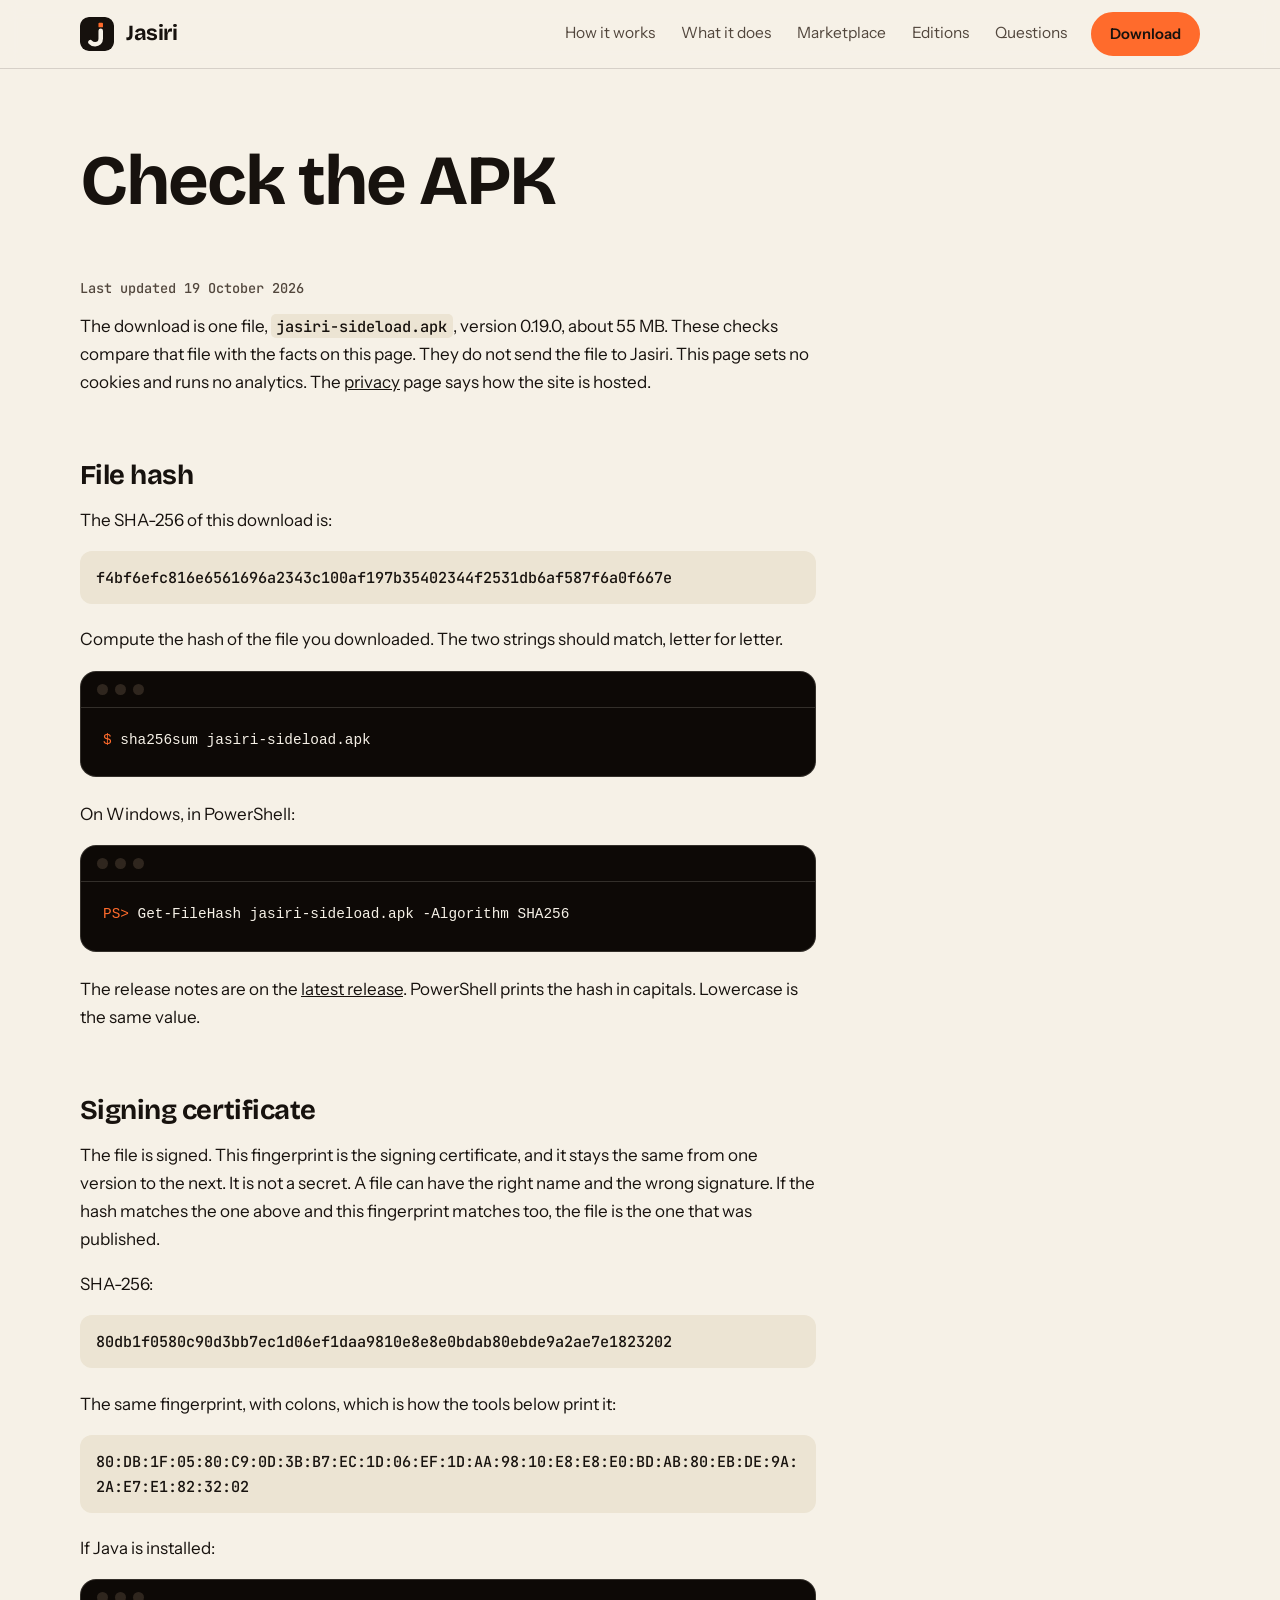
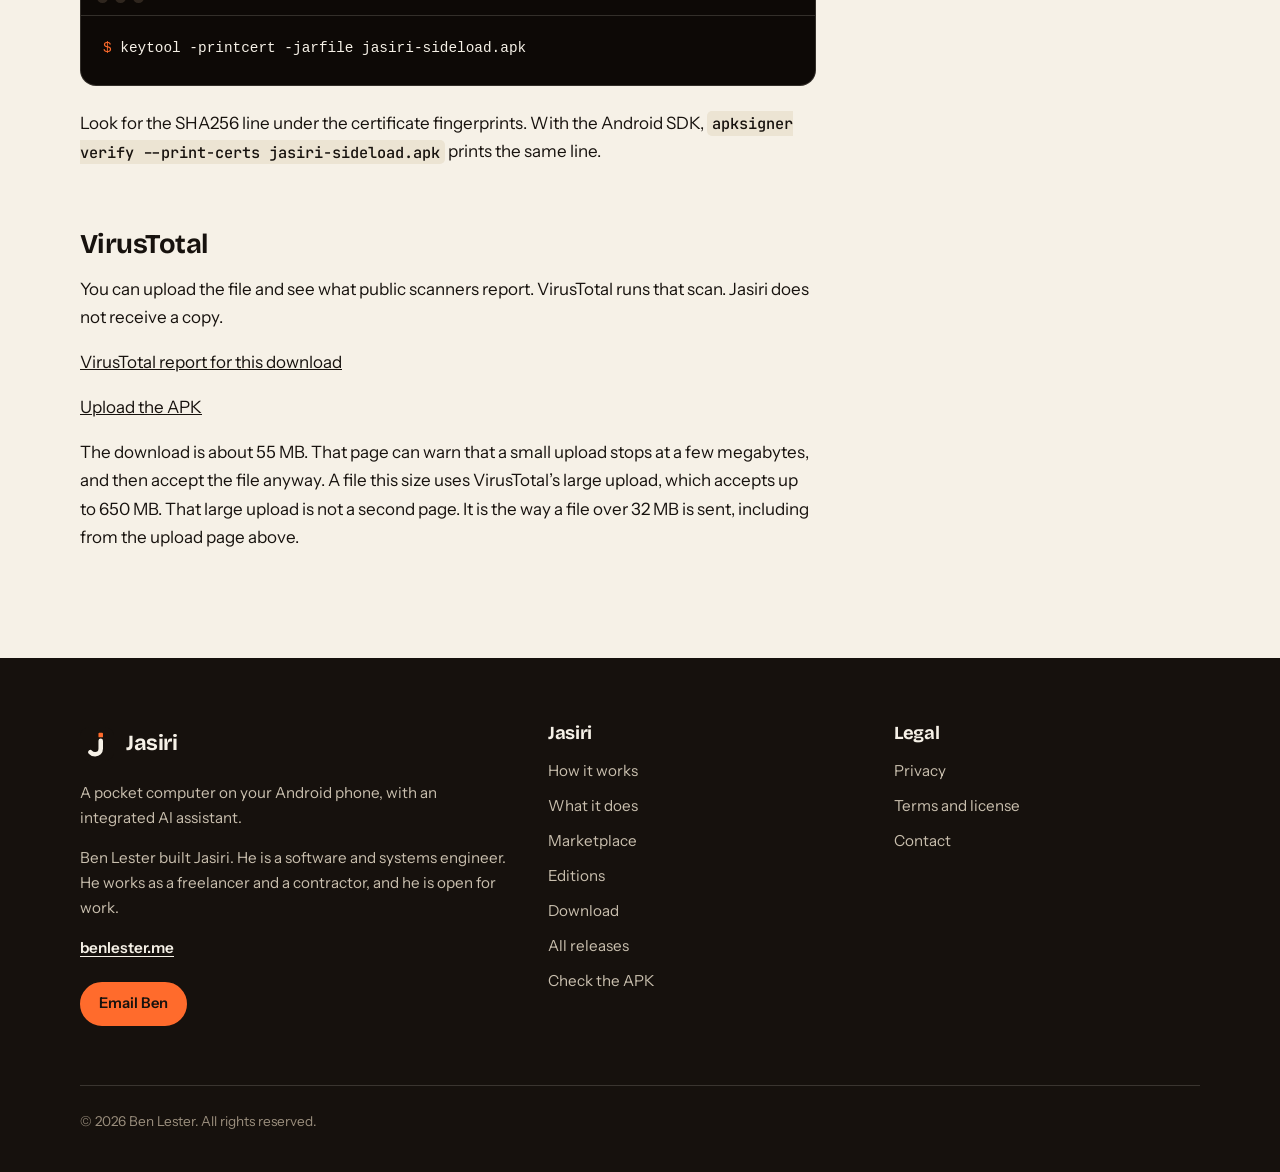
==== commit 93bfabe2: "Write the release facts on the page. The title is “Jasiri for Android: A pocket computer, with an in" ====
--- a/check/index.html
+++ b/check/index.html
@@ -3,7 +3,7 @@
 <head>
 <meta charset="utf-8">
 <meta name="viewport" content="width=device-width, initial-scale=1">
-<title>Check the APK | Jasiri</title>
+<title>Check the APK | Jasiri for Android</title>
 <meta name="description" content="How to check a Jasiri download: the file hash, the signing certificate, and VirusTotal.">
 <meta name="theme-color" content="#f6f1e7">
 <link rel="canonical" href="https://jasiri.benlester.me/check/">
@@ -14,7 +14,7 @@
 <link rel="stylesheet" href="/assets/styles.css">
 <meta property="og:type" content="website">
 <meta property="og:site_name" content="Jasiri">
-<meta property="og:title" content="Check the APK | Jasiri">
+<meta property="og:title" content="Check the APK | Jasiri for Android">
 <meta property="og:description" content="How to check a Jasiri download: the file hash, the signing certificate, and VirusTotal.">
 <meta property="og:url" content="https://jasiri.benlester.me/check/">
 <meta property="og:image" content="https://jasiri.benlester.me/assets/og.png">
@@ -22,7 +22,7 @@
 <meta property="og:image:height" content="630">
 <meta property="og:image:alt" content="Jasiri. Put your phone to work.">
 <meta name="twitter:card" content="summary_large_image">
-<meta name="twitter:title" content="Check the APK | Jasiri">
+<meta name="twitter:title" content="Check the APK | Jasiri for Android">
 <meta name="twitter:description" content="How to check a Jasiri download: the file hash, the signing certificate, and VirusTotal.">
 <meta name="twitter:image" content="https://jasiri.benlester.me/assets/og.png">
 </head>
@@ -46,11 +46,13 @@
   <section class="page-hero"><div class="wrap"><h1>Check the APK</h1></div></section>
   <div class="wrap"><div class="prose">
 
-<p class="meta">Last updated 18 October 2026</p>
-<p>The download is one file, <code>jasiri-sideload.apk</code>, about 55 MB. These checks compare that file with the published release. They do not send the file to Jasiri. This page sets no cookies and runs no analytics. The <a href="/privacy/">privacy</a> page says how the site is hosted.</p>
+<p class="meta">Last updated 19 October 2026</p>
+<p>The download is one file, <code>jasiri-sideload.apk</code>, version <span data-release="version">0.19.0</span>, <span data-release="mib">about 55 MB</span>. These checks compare that file with the facts on this page. They do not send the file to Jasiri. This page sets no cookies and runs no analytics. The <a href="/privacy/">privacy</a> page says how the site is hosted.</p>
 
 <h2>File hash</h2>
-<p>Each release lists a SHA-256 checksum for the file. The same value is <code>sideload.sha256</code> in <a href="/policy.json">policy.json</a>, which is the small file installed copies of Jasiri read when they look for an update. Compute the hash of the file you downloaded and compare. The two strings should match, letter for letter.</p>
+<p>The SHA-256 of this download is:</p>
+<p class="fingerprint" data-release="sha256">f4bf6efc816e6561696a2343c100af197b35402344f2531db6af587f6a0f667e</p>
+<p>Compute the hash of the file you downloaded. The two strings should match, letter for letter.</p>
 
 <div class="term" aria-label="Hash the APK on Linux or macOS">
   <header><i></i><i></i><i></i></header>
@@ -67,7 +69,7 @@
 <p>The release notes are on the <a href="https://github.com/lester-01/aaae/releases/latest">latest release</a>. PowerShell prints the hash in capitals. Lowercase is the same value.</p>
 
 <h2>Signing certificate</h2>
-<p>The file is signed. This fingerprint is the signing certificate, and it stays the same from one version to the next. It is not a secret. A file can have the right name and the wrong signature. If the hash matches the release and this fingerprint matches too, the file is the one that was published.</p>
+<p>The file is signed. This fingerprint is the signing certificate, and it stays the same from one version to the next. It is not a secret. A file can have the right name and the wrong signature. If the hash matches the one above and this fingerprint matches too, the file is the one that was published.</p>
 <p>SHA-256:</p>
 <p class="fingerprint">80db1f0580c90d3bb7ec1d06ef1daa9810e8e8e0bdab80ebde9a2ae7e1823202</p>
 <p>The same fingerprint, with colons, which is how the tools below print it:</p>
@@ -83,9 +85,9 @@
 
 <h2>VirusTotal</h2>
 <p>You can upload the file and see what public scanners report. VirusTotal runs that scan. Jasiri does not receive a copy.</p>
-<p><a href="https://www.virustotal.com/gui/file/f4bf6efc816e6561696a2343c100af197b35402344f2531db6af587f6a0f667e" target="_blank" rel="noopener">VirusTotal report for this download</a></p>
+<p><a data-release="virustotal" href="https://www.virustotal.com/gui/file/f4bf6efc816e6561696a2343c100af197b35402344f2531db6af587f6a0f667e" target="_blank" rel="noopener">VirusTotal report for this download</a></p>
 <p><a href="https://www.virustotal.com/gui/home/upload" target="_blank" rel="noopener">Upload the APK</a></p>
-<p>The download is about 55 MB. That page can warn that a small upload stops at a few megabytes, and then accept the file anyway. A file this size uses VirusTotal&rsquo;s large upload, which accepts up to 650 MB. That large upload is not a second page. It is the way a file over 32 MB is sent, including from the upload page above.</p>
+<p>The download is <span data-release="mib">about 55 MB</span>. That page can warn that a small upload stops at a few megabytes, and then accept the file anyway. A file this size uses VirusTotal&rsquo;s large upload, which accepts up to 650 MB. That large upload is not a second page. It is the way a file over 32 MB is sent, including from the upload page above.</p>
 
   </div></div>
 </main>
@@ -94,7 +96,7 @@
     <div class="cols">
       <div class="promo">
         <a class="brand" href="/"><img src="/assets/icon.svg" alt="" width="34" height="34">Jasiri</a>
-        <p>A pocket computer on your Android phone, with an assistant that can use it.</p>
+        <p>A pocket computer on your Android phone, with an integrated AI assistant.</p>
         <p>Ben Lester built Jasiri. He is a software and systems engineer. He works as a freelancer and a contractor, and he is open for work.</p>
         <p><a class="site" href="https://benlester.me">benlester.me</a></p>
         <p><a class="btn small" href="mailto:contact@benlester.me">Email Ben</a></p>
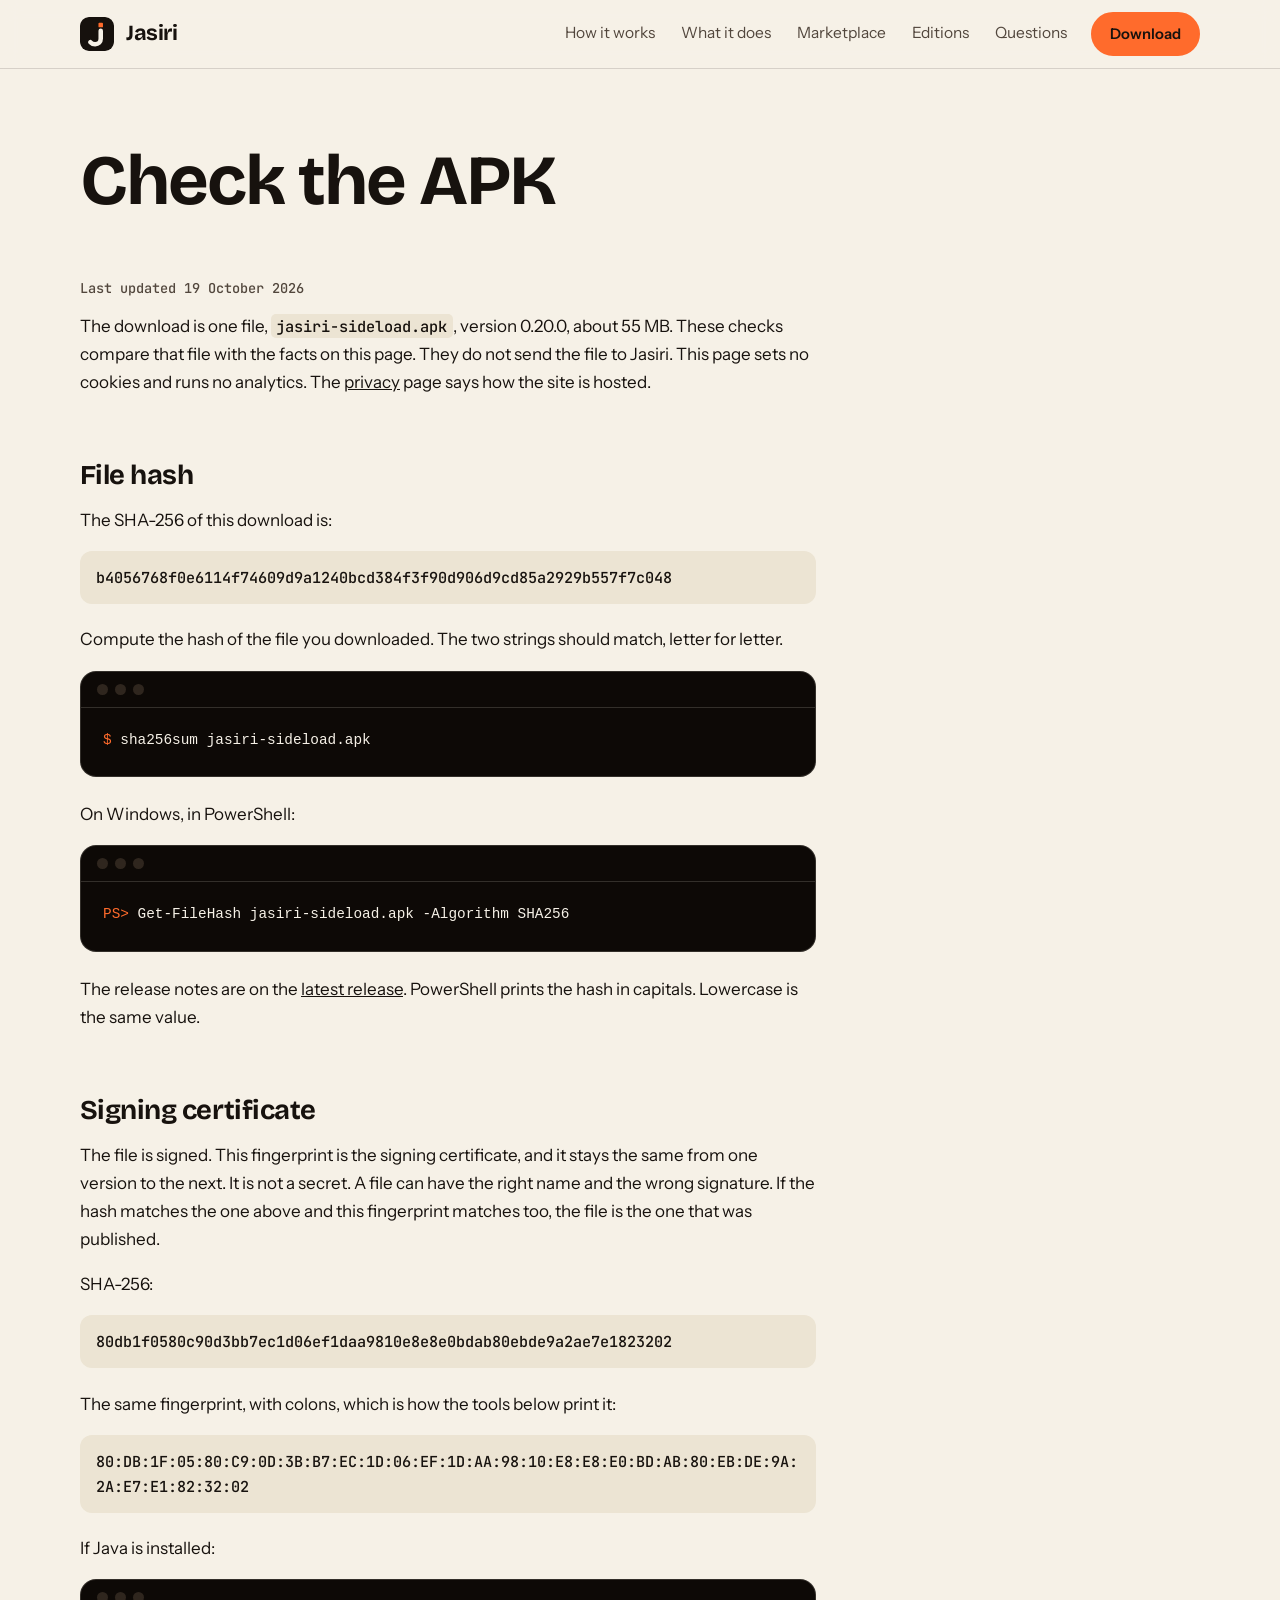
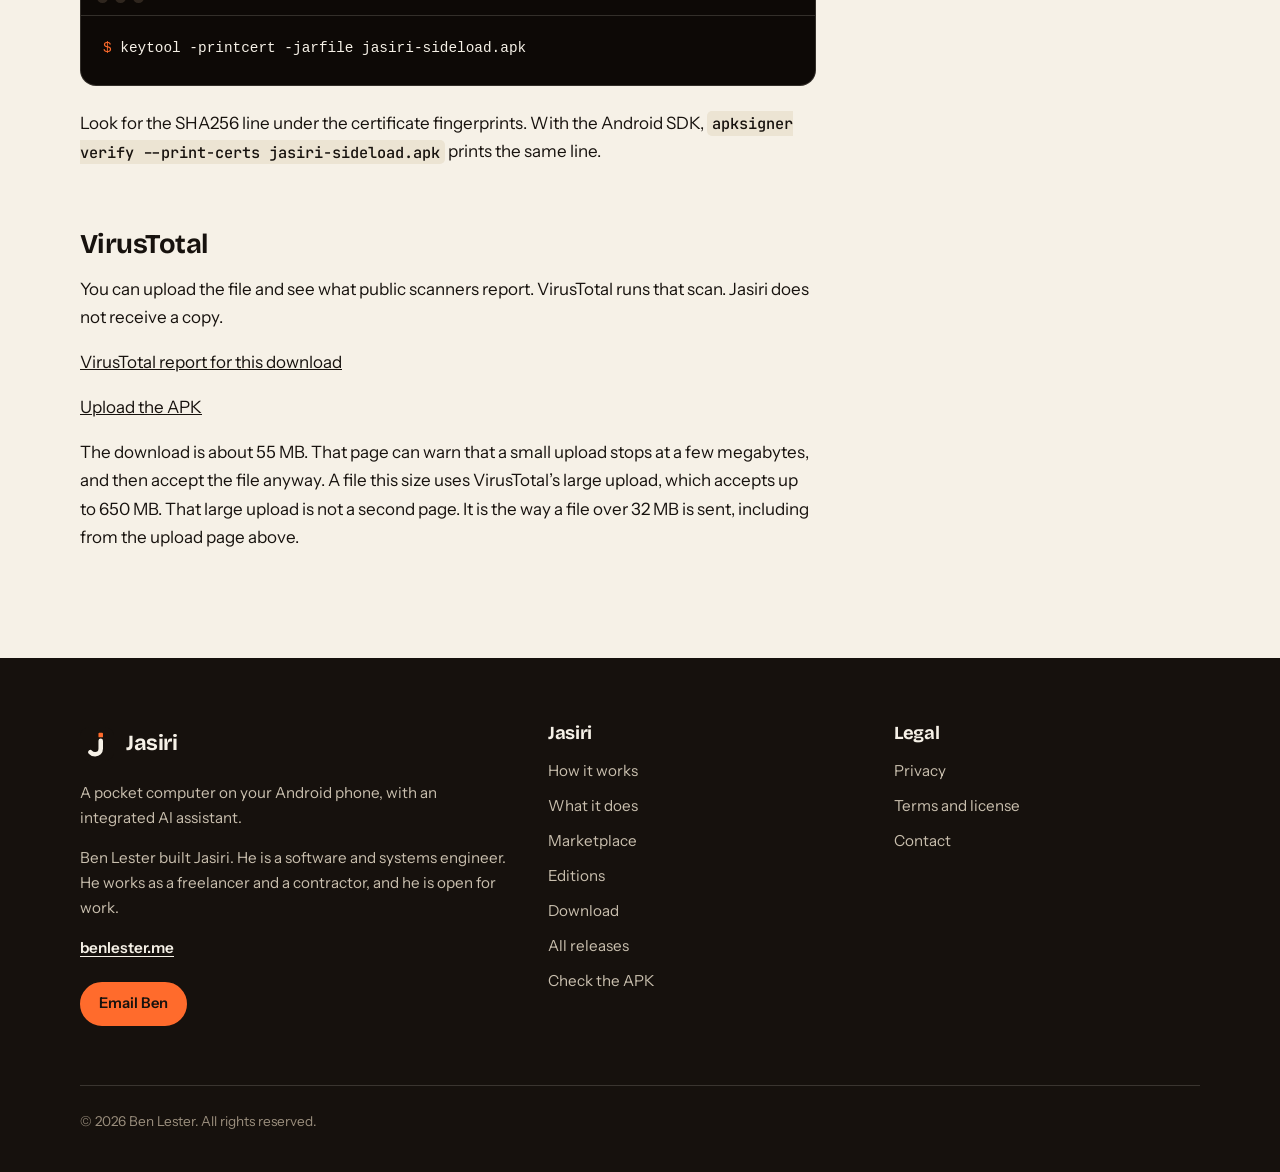
==== commit c65ea972: "Record sideload 0.20.0 on the site. Version 0.20.0, about 55 MB, and the SHA-256 are ordinary text, " ====
--- a/check/index.html
+++ b/check/index.html
@@ -47,11 +47,11 @@
   <div class="wrap"><div class="prose">
 
 <p class="meta">Last updated 19 October 2026</p>
-<p>The download is one file, <code>jasiri-sideload.apk</code>, version <span data-release="version">0.19.0</span>, <span data-release="mib">about 55 MB</span>. These checks compare that file with the facts on this page. They do not send the file to Jasiri. This page sets no cookies and runs no analytics. The <a href="/privacy/">privacy</a> page says how the site is hosted.</p>
+<p>The download is one file, <code>jasiri-sideload.apk</code>, version <span data-release="version">0.20.0</span>, <span data-release="mib">about 55 MB</span>. These checks compare that file with the facts on this page. They do not send the file to Jasiri. This page sets no cookies and runs no analytics. The <a href="/privacy/">privacy</a> page says how the site is hosted.</p>
 
 <h2>File hash</h2>
 <p>The SHA-256 of this download is:</p>
-<p class="fingerprint" data-release="sha256">f4bf6efc816e6561696a2343c100af197b35402344f2531db6af587f6a0f667e</p>
+<p class="fingerprint" data-release="sha256">b4056768f0e6114f74609d9a1240bcd384f3f90d906d9cd85a2929b557f7c048</p>
 <p>Compute the hash of the file you downloaded. The two strings should match, letter for letter.</p>
 
 <div class="term" aria-label="Hash the APK on Linux or macOS">
@@ -85,7 +85,7 @@
 
 <h2>VirusTotal</h2>
 <p>You can upload the file and see what public scanners report. VirusTotal runs that scan. Jasiri does not receive a copy.</p>
-<p><a data-release="virustotal" href="https://www.virustotal.com/gui/file/f4bf6efc816e6561696a2343c100af197b35402344f2531db6af587f6a0f667e" target="_blank" rel="noopener">VirusTotal report for this download</a></p>
+<p><a data-release="virustotal" href="https://www.virustotal.com/gui/file/b4056768f0e6114f74609d9a1240bcd384f3f90d906d9cd85a2929b557f7c048" target="_blank" rel="noopener">VirusTotal report for this download</a></p>
 <p><a href="https://www.virustotal.com/gui/home/upload" target="_blank" rel="noopener">Upload the APK</a></p>
 <p>The download is <span data-release="mib">about 55 MB</span>. That page can warn that a small upload stops at a few megabytes, and then accept the file anyway. A file this size uses VirusTotal&rsquo;s large upload, which accepts up to 650 MB. That large upload is not a second page. It is the way a file over 32 MB is sent, including from the upload page above.</p>
 
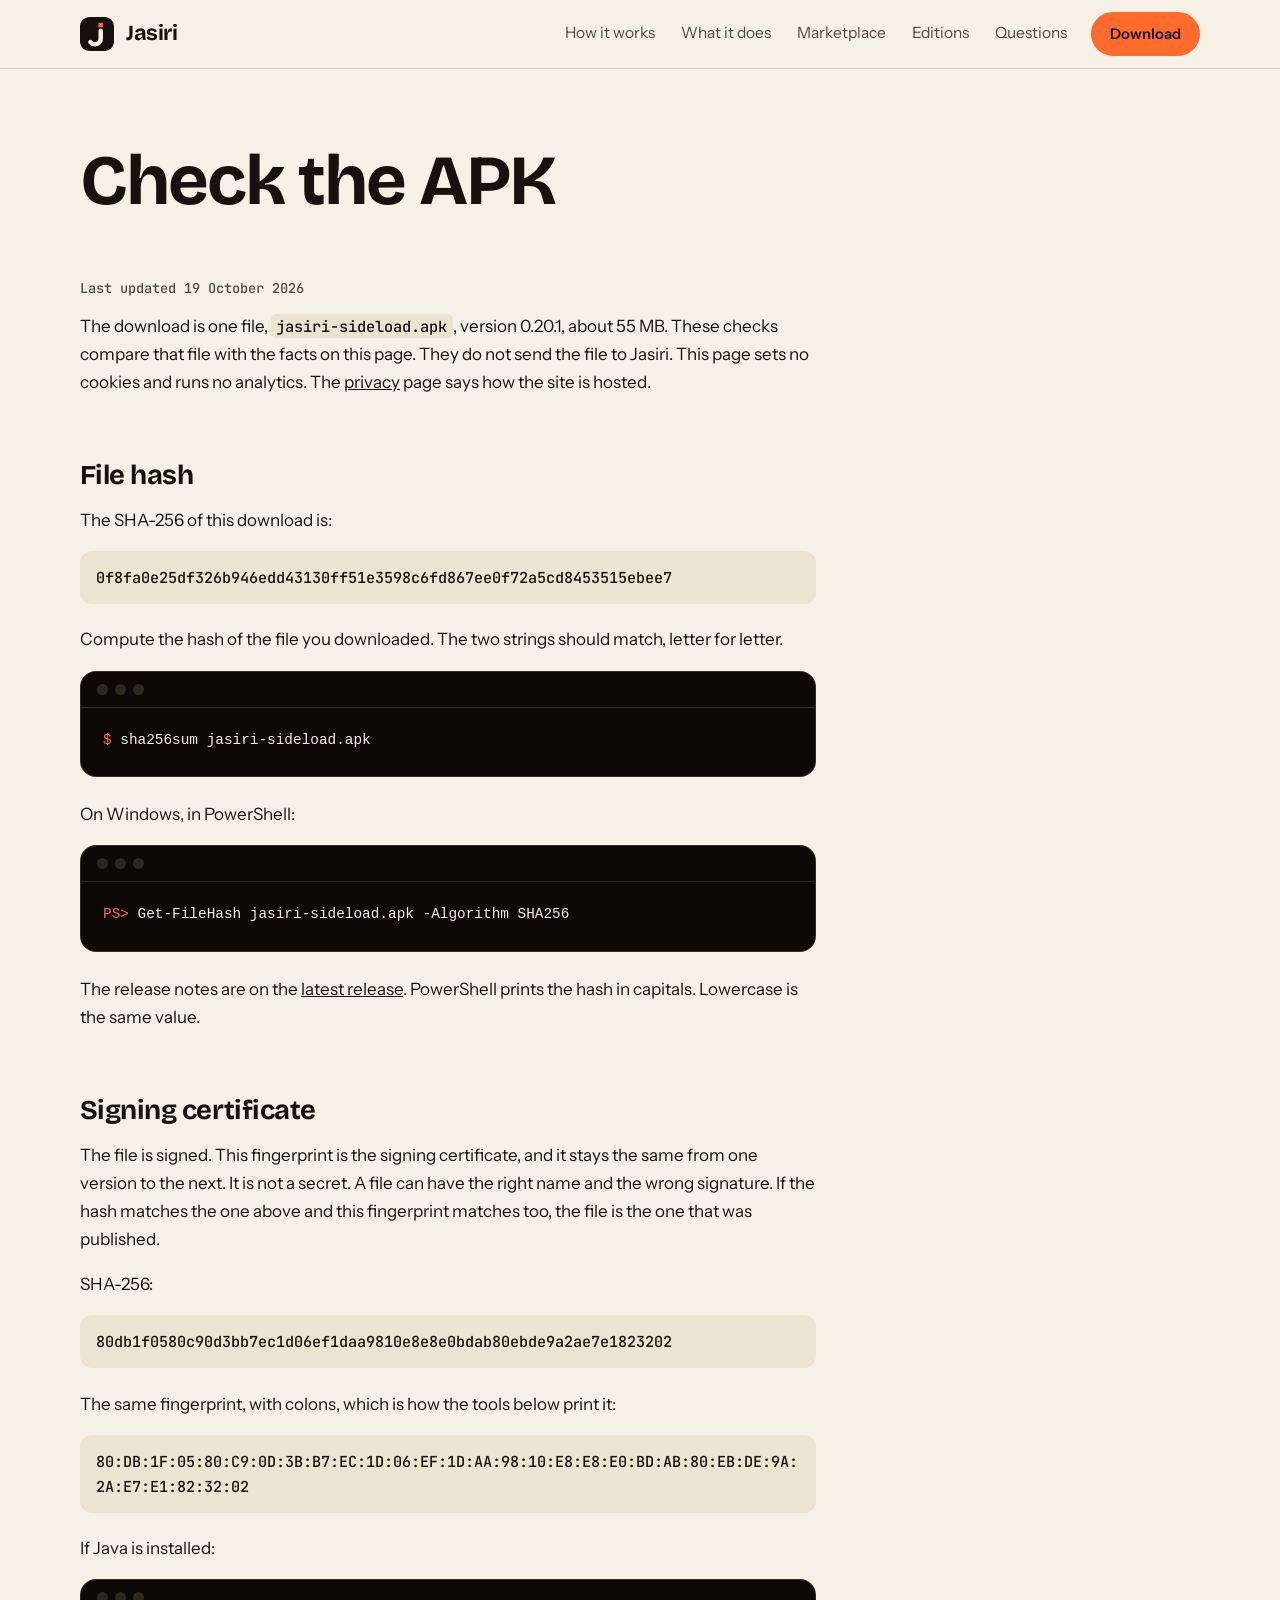
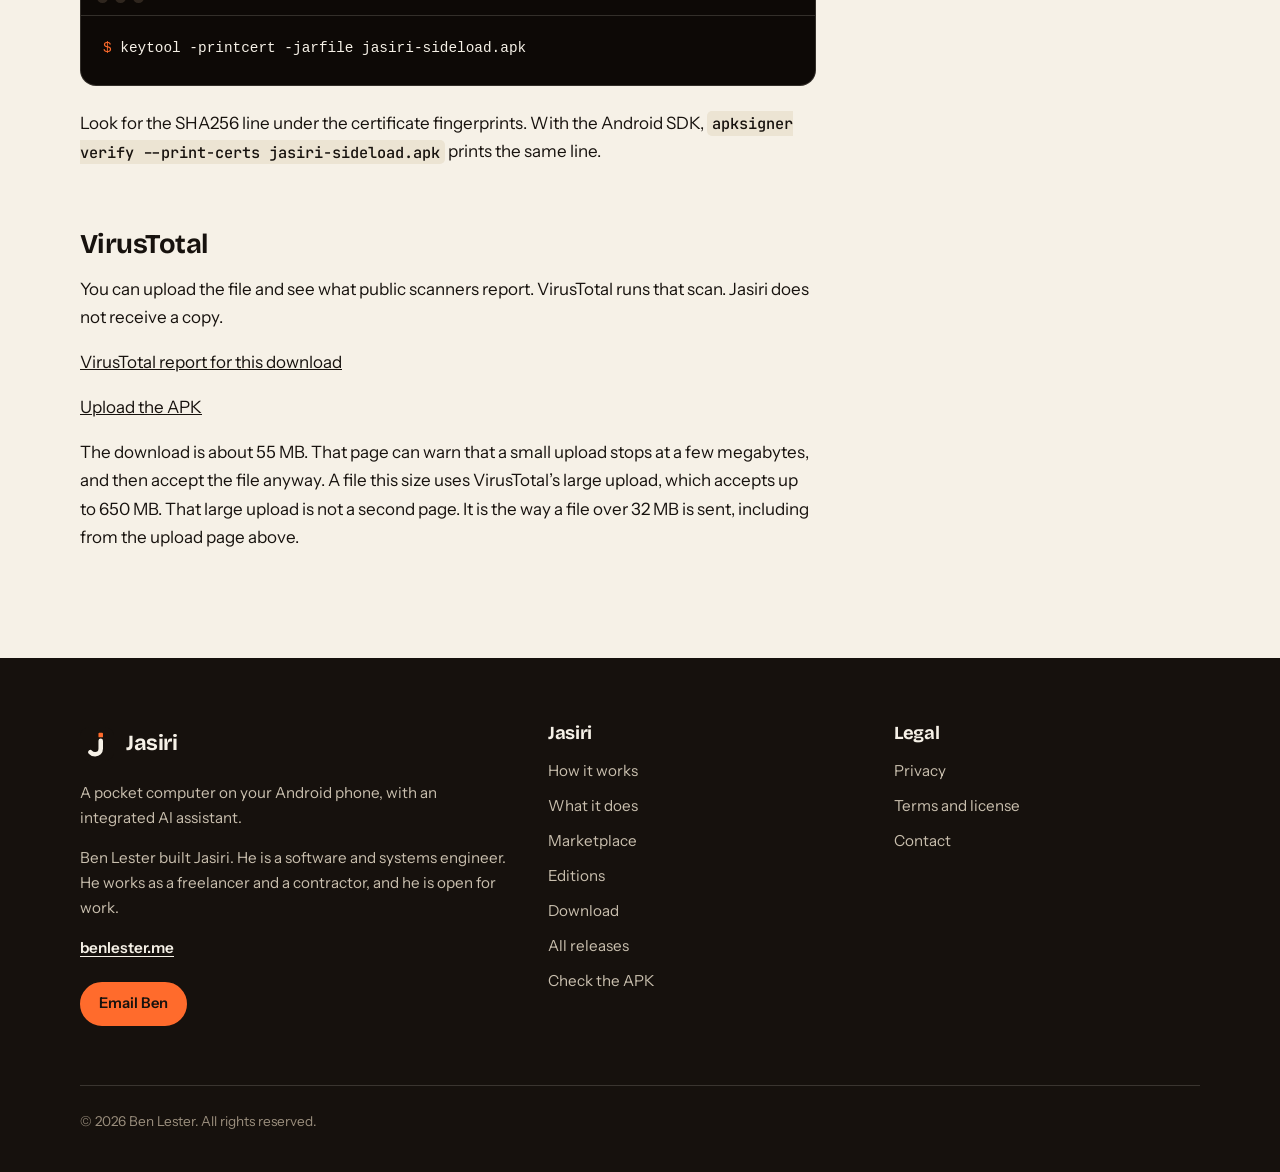
==== commit adf041cd: "Record sideload 0.20.1 on the site. Version 0.20.1, about 55 MB, and the SHA-256 are ordinary text, " ====
--- a/check/index.html
+++ b/check/index.html
@@ -47,11 +47,11 @@
   <div class="wrap"><div class="prose">
 
 <p class="meta">Last updated 19 October 2026</p>
-<p>The download is one file, <code>jasiri-sideload.apk</code>, version <span data-release="version">0.20.0</span>, <span data-release="mib">about 55 MB</span>. These checks compare that file with the facts on this page. They do not send the file to Jasiri. This page sets no cookies and runs no analytics. The <a href="/privacy/">privacy</a> page says how the site is hosted.</p>
+<p>The download is one file, <code>jasiri-sideload.apk</code>, version <span data-release="version">0.20.1</span>, <span data-release="mib">about 55 MB</span>. These checks compare that file with the facts on this page. They do not send the file to Jasiri. This page sets no cookies and runs no analytics. The <a href="/privacy/">privacy</a> page says how the site is hosted.</p>
 
 <h2>File hash</h2>
 <p>The SHA-256 of this download is:</p>
-<p class="fingerprint" data-release="sha256">b4056768f0e6114f74609d9a1240bcd384f3f90d906d9cd85a2929b557f7c048</p>
+<p class="fingerprint" data-release="sha256">0f8fa0e25df326b946edd43130ff51e3598c6fd867ee0f72a5cd8453515ebee7</p>
 <p>Compute the hash of the file you downloaded. The two strings should match, letter for letter.</p>
 
 <div class="term" aria-label="Hash the APK on Linux or macOS">
@@ -85,7 +85,7 @@
 
 <h2>VirusTotal</h2>
 <p>You can upload the file and see what public scanners report. VirusTotal runs that scan. Jasiri does not receive a copy.</p>
-<p><a data-release="virustotal" href="https://www.virustotal.com/gui/file/b4056768f0e6114f74609d9a1240bcd384f3f90d906d9cd85a2929b557f7c048" target="_blank" rel="noopener">VirusTotal report for this download</a></p>
+<p><a data-release="virustotal" href="https://www.virustotal.com/gui/file/0f8fa0e25df326b946edd43130ff51e3598c6fd867ee0f72a5cd8453515ebee7" target="_blank" rel="noopener">VirusTotal report for this download</a></p>
 <p><a href="https://www.virustotal.com/gui/home/upload" target="_blank" rel="noopener">Upload the APK</a></p>
 <p>The download is <span data-release="mib">about 55 MB</span>. That page can warn that a small upload stops at a few megabytes, and then accept the file anyway. A file this size uses VirusTotal&rsquo;s large upload, which accepts up to 650 MB. That large upload is not a second page. It is the way a file over 32 MB is sent, including from the upload page above.</p>
 
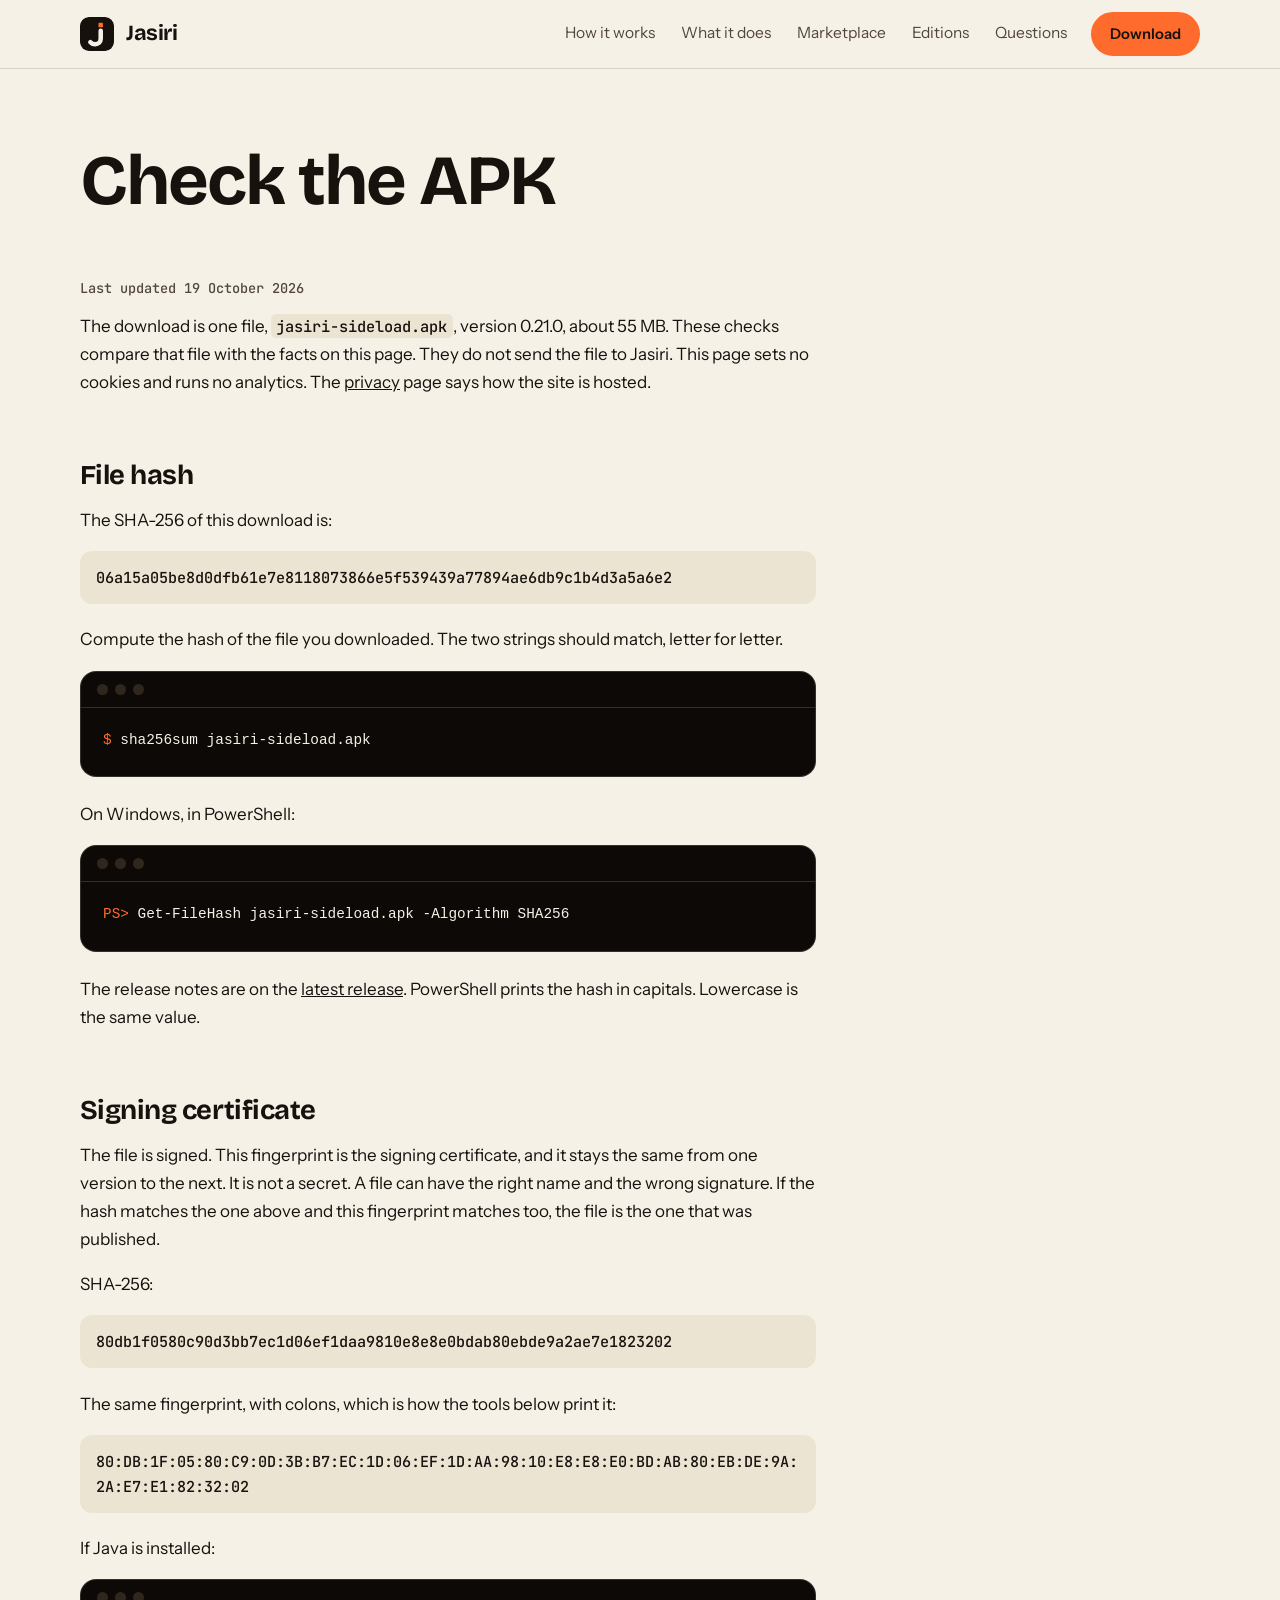
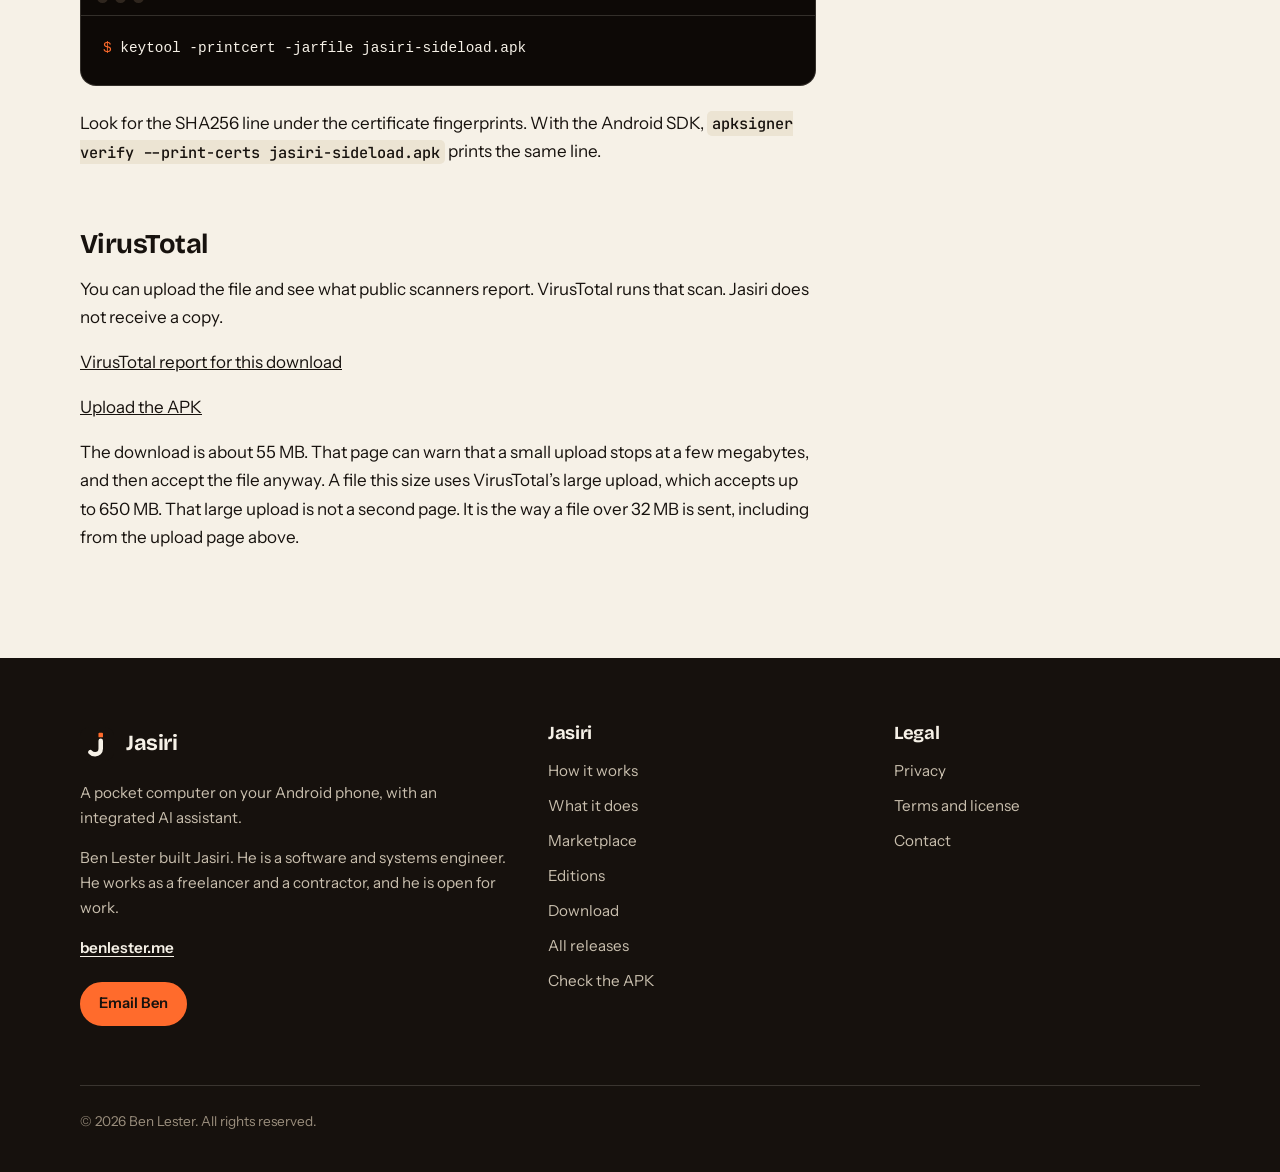
==== commit aa05bdc9: "Record sideload 0.21.0 on the site." ====
--- a/check/index.html
+++ b/check/index.html
@@ -47,11 +47,11 @@
   <div class="wrap"><div class="prose">
 
 <p class="meta">Last updated 19 October 2026</p>
-<p>The download is one file, <code>jasiri-sideload.apk</code>, version <span data-release="version">0.20.1</span>, <span data-release="mib">about 55 MB</span>. These checks compare that file with the facts on this page. They do not send the file to Jasiri. This page sets no cookies and runs no analytics. The <a href="/privacy/">privacy</a> page says how the site is hosted.</p>
+<p>The download is one file, <code>jasiri-sideload.apk</code>, version <span data-release="version">0.21.0</span>, <span data-release="mib">about 55 MB</span>. These checks compare that file with the facts on this page. They do not send the file to Jasiri. This page sets no cookies and runs no analytics. The <a href="/privacy/">privacy</a> page says how the site is hosted.</p>
 
 <h2>File hash</h2>
 <p>The SHA-256 of this download is:</p>
-<p class="fingerprint" data-release="sha256">0f8fa0e25df326b946edd43130ff51e3598c6fd867ee0f72a5cd8453515ebee7</p>
+<p class="fingerprint" data-release="sha256">06a15a05be8d0dfb61e7e8118073866e5f539439a77894ae6db9c1b4d3a5a6e2</p>
 <p>Compute the hash of the file you downloaded. The two strings should match, letter for letter.</p>
 
 <div class="term" aria-label="Hash the APK on Linux or macOS">
@@ -85,7 +85,7 @@
 
 <h2>VirusTotal</h2>
 <p>You can upload the file and see what public scanners report. VirusTotal runs that scan. Jasiri does not receive a copy.</p>
-<p><a data-release="virustotal" href="https://www.virustotal.com/gui/file/0f8fa0e25df326b946edd43130ff51e3598c6fd867ee0f72a5cd8453515ebee7" target="_blank" rel="noopener">VirusTotal report for this download</a></p>
+<p><a data-release="virustotal" href="https://www.virustotal.com/gui/file/06a15a05be8d0dfb61e7e8118073866e5f539439a77894ae6db9c1b4d3a5a6e2" target="_blank" rel="noopener">VirusTotal report for this download</a></p>
 <p><a href="https://www.virustotal.com/gui/home/upload" target="_blank" rel="noopener">Upload the APK</a></p>
 <p>The download is <span data-release="mib">about 55 MB</span>. That page can warn that a small upload stops at a few megabytes, and then accept the file anyway. A file this size uses VirusTotal&rsquo;s large upload, which accepts up to 650 MB. That large upload is not a second page. It is the way a file over 32 MB is sent, including from the upload page above.</p>
 
